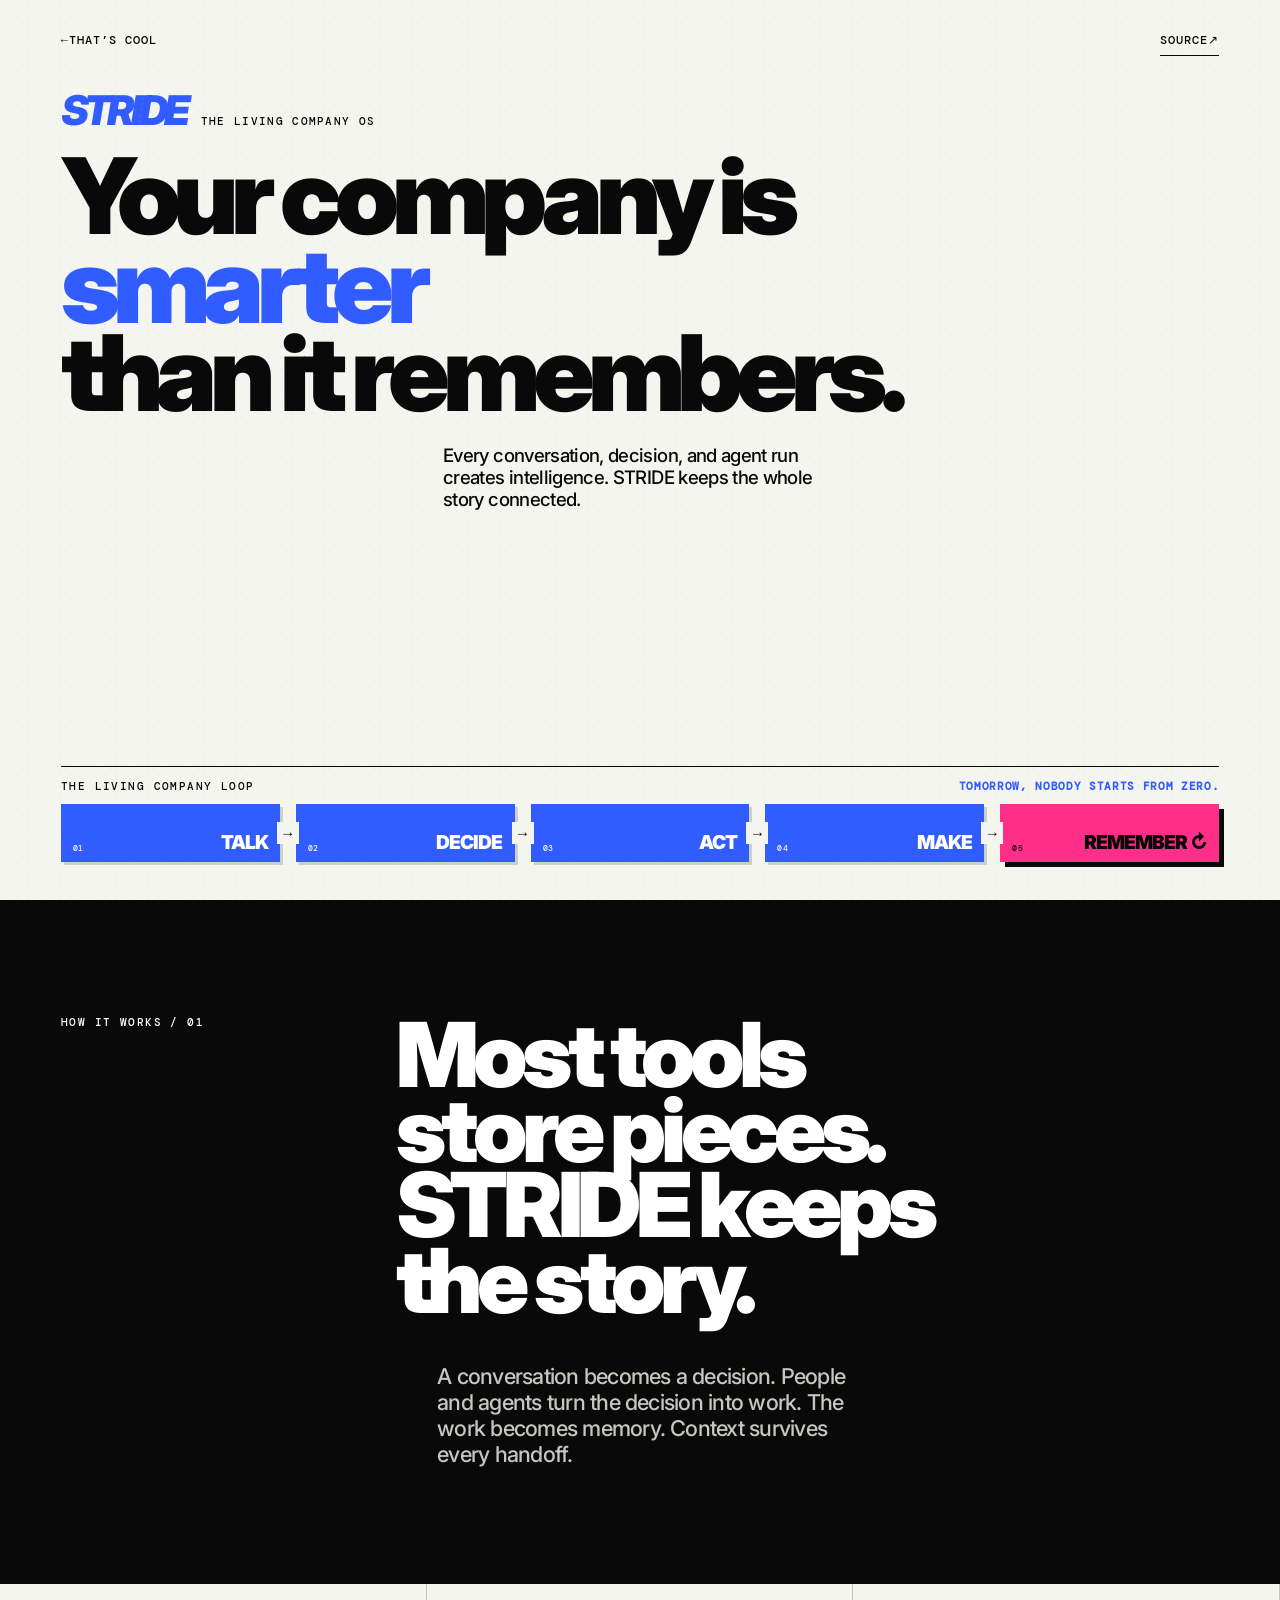
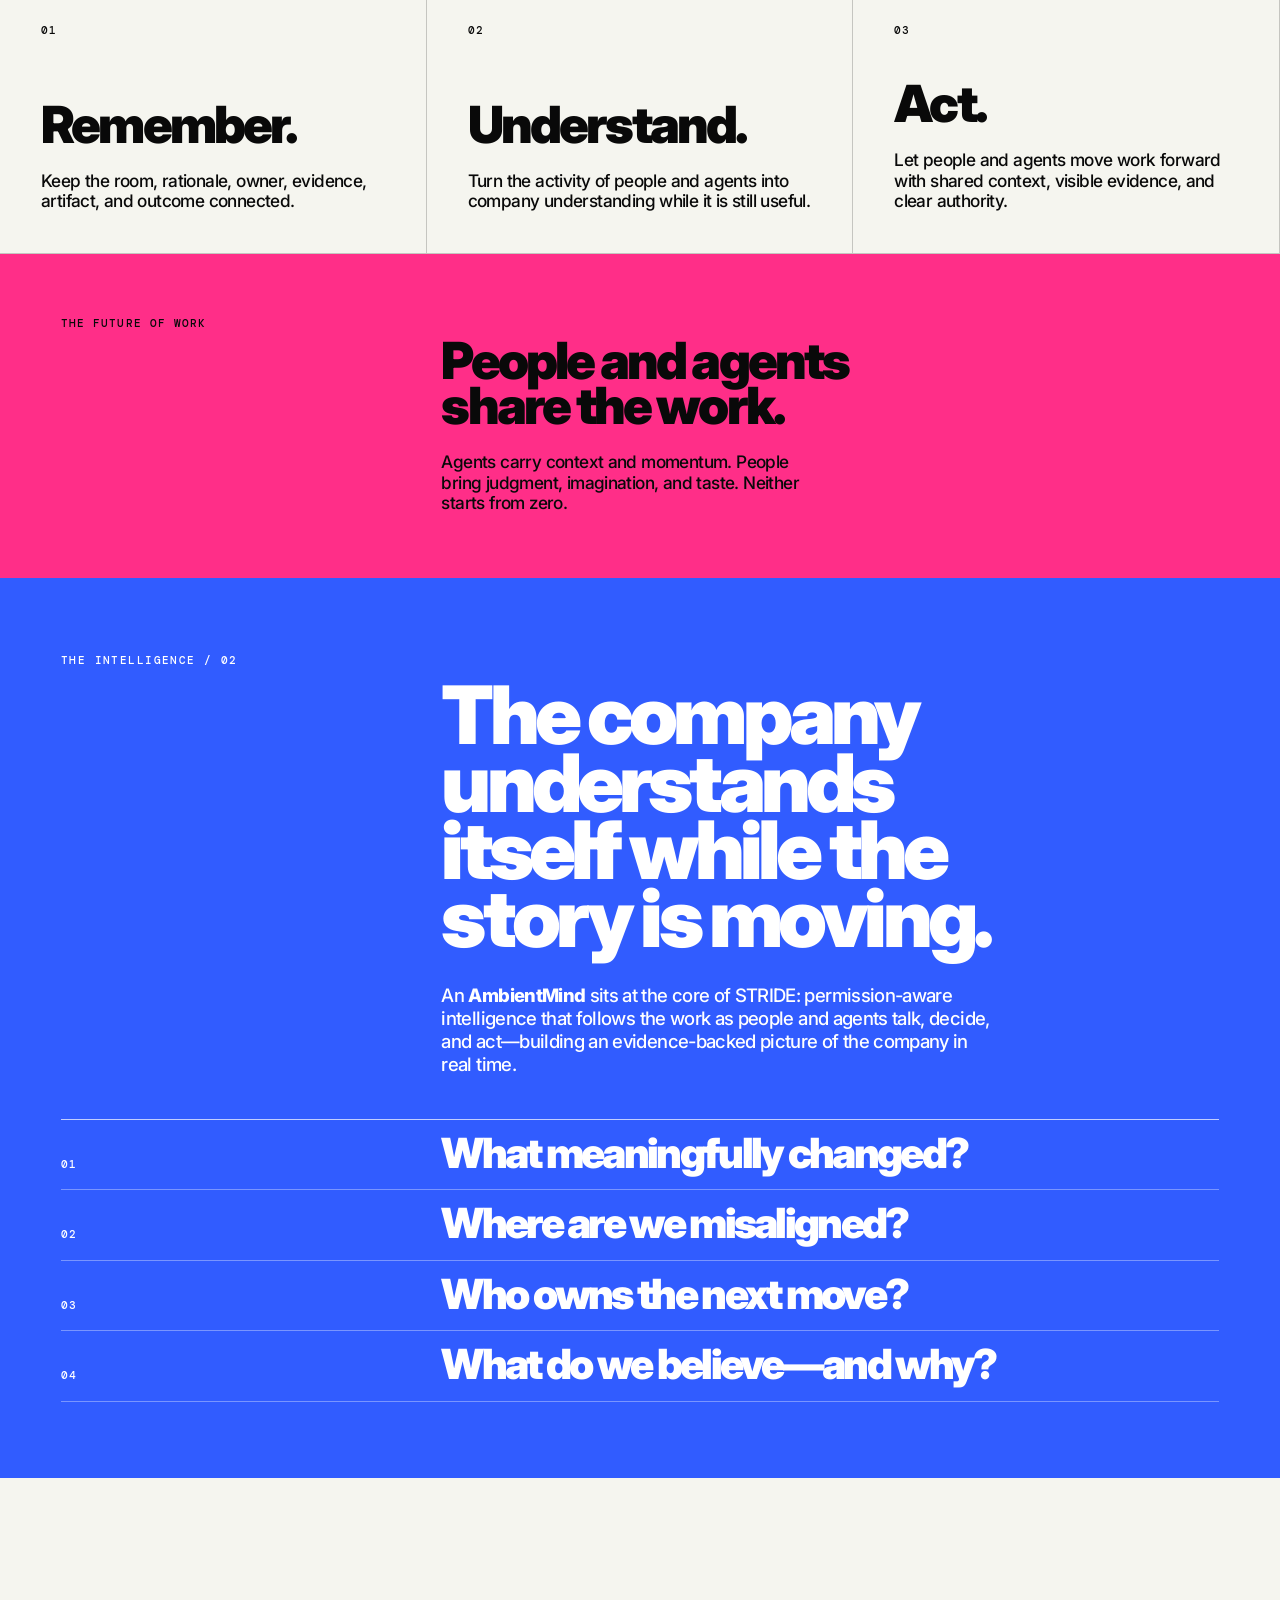
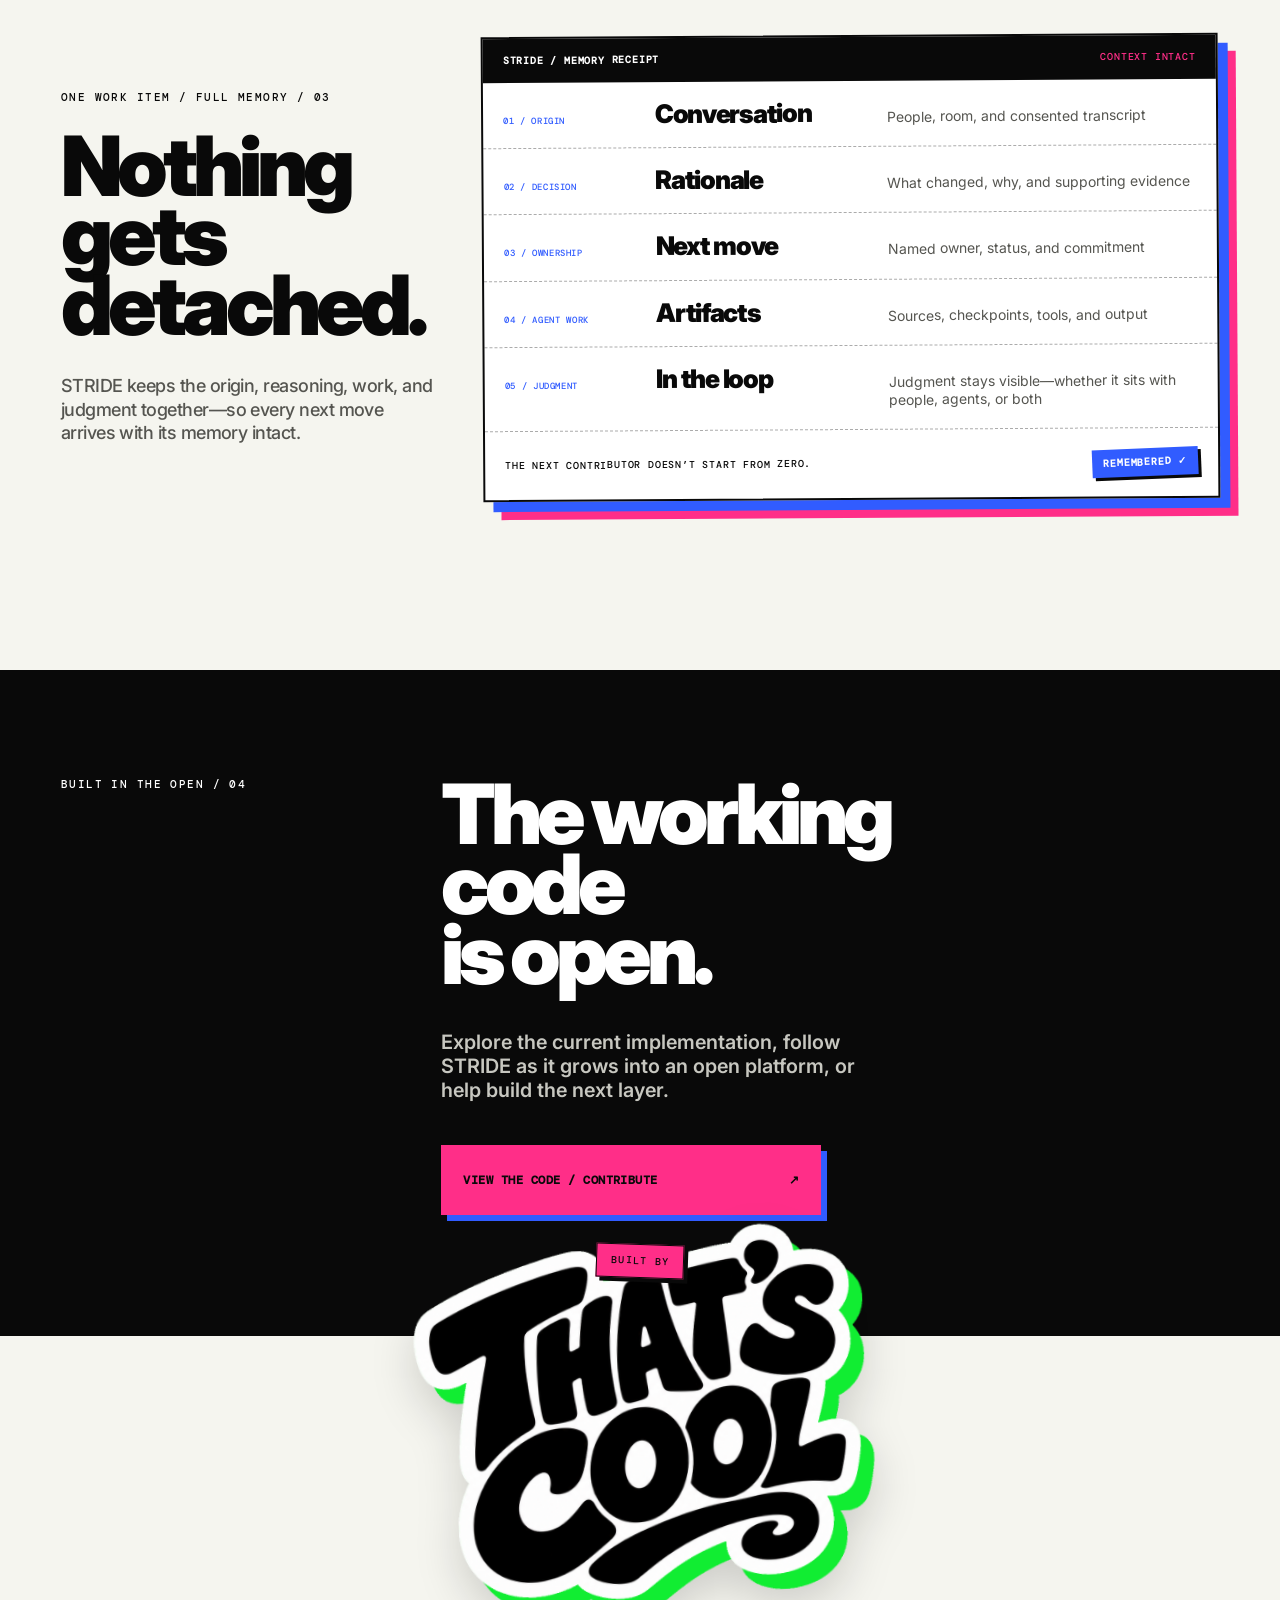
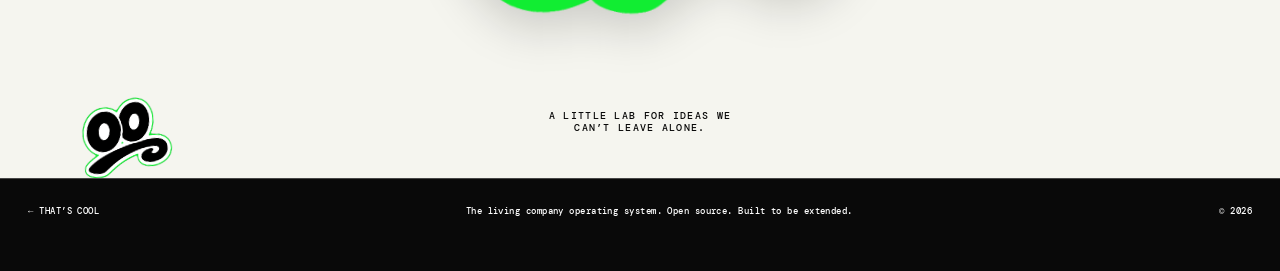
==== stride/index.html @ 4ec1ab49 "That's Cool studio site — canon studio-kit design Implements the ui_kits/studio landing page from th" ====
<!doctype html>
<html lang="en">
  <head>
    <meta charset="UTF-8" />
    <meta name="viewport" content="width=device-width, initial-scale=1" />
    <meta
      name="description"
      content="STRIDE is the living company operating system: one permission-aware place to talk, decide, act, make, and remember."
    />
    <meta name="theme-color" content="#f5f5ef" />
    <title>STRIDE — Your company is smarter than it remembers.</title>
    <link rel="icon" href="../assets/coolguy-favicon.png" type="image/png" sizes="256x256" />
    <link rel="apple-touch-icon" href="../assets/coolguy-favicon.png" />
    <link rel="stylesheet" href="stride.css" />
  </head>
  <body>
    <a class="skip-link" href="#idea">Skip to what STRIDE does</a>

    <header class="product-rail">
      <a href="../" aria-label="Back to That’s Cool"><span aria-hidden="true">←</span> THAT’S COOL</a>
      <a
        href="https://github.com/axx-archive/openai-realtime-meeting-assistant"
        target="_blank"
        rel="noreferrer"
      >SOURCE <span aria-hidden="true">↗</span></a>
    </header>

    <main>
      <section class="hero" aria-labelledby="page-title">
        <p class="product-name"><strong>STRIDE</strong> <span>THE LIVING COMPANY OS</span></p>
        <h1 id="page-title">
          Your company is <em>smarter</em> than it remembers.
        </h1>
        <p class="hero-copy">
          Every conversation, decision, and agent run creates intelligence. STRIDE keeps the whole story connected.
        </p>

        <figure class="work-loop" aria-labelledby="loop-caption">
          <figcaption id="loop-caption">THE LIVING COMPANY LOOP</figcaption>
          <strong>TOMORROW, NOBODY STARTS FROM ZERO.</strong>
          <ol aria-label="Talk, decide, act, make, remember">
            <li><span>01</span><b>TALK</b></li>
            <li><span>02</span><b>DECIDE</b></li>
            <li><span>03</span><b>ACT</b></li>
            <li><span>04</span><b>MAKE</b></li>
            <li><span>05</span><b>REMEMBER</b></li>
          </ol>
        </figure>
      </section>

      <section class="mechanism" id="idea" aria-labelledby="idea-title">
        <header class="idea">
          <p class="section-label">HOW IT WORKS / 01</p>
          <h2 id="idea-title">Most tools store pieces.<br /> STRIDE keeps the story.</h2>
          <p>
            A conversation becomes a decision. People and agents turn the decision into work. The work becomes memory. Context survives every handoff.
          </p>
        </header>

        <div class="system-beats" id="capabilities" aria-label="What STRIDE does">
          <article>
            <span>01</span>
            <div>
              <h3>Remember.</h3>
              <p>Keep the room, rationale, owner, evidence, artifact, and outcome connected.</p>
            </div>
          </article>
          <article>
            <span>02</span>
            <div>
              <h3>Understand.</h3>
              <p>Turn the activity of people and agents into company understanding while it is still useful.</p>
            </div>
          </article>
          <article>
            <span>03</span>
            <div>
              <h3>Act.</h3>
              <p>Let people and agents move work forward with shared context, visible evidence, and clear authority.</p>
            </div>
          </article>
          <aside class="human-beat">
            <span>THE FUTURE OF WORK</span>
            <div>
              <h3>People and agents<br /> share the work.</h3>
              <p>Agents carry context and momentum. People bring judgment, imagination, and taste. Neither starts from zero.</p>
            </div>
          </aside>
        </div>
      </section>

      <section class="ambient" id="ambient" aria-labelledby="ambient-title">
        <p class="section-label">THE INTELLIGENCE / 02</p>
        <h2 id="ambient-title">The company understands itself while the story is moving.</h2>
        <p class="ambient-intro">
          An <strong>AmbientMind</strong> sits at the core of STRIDE: permission-aware intelligence that follows the work as people and agents talk, decide, and act—building an evidence-backed picture of the company in real time.
        </p>

        <ol class="ambient-questions">
          <li><span>01</span><strong>What meaningfully changed?</strong></li>
          <li><span>02</span><strong>Where are we misaligned?</strong></li>
          <li><span>03</span><strong>Who owns the next move?</strong></li>
          <li><span>04</span><strong>What do we believe—and why?</strong></li>
        </ol>
      </section>

      <section class="receipt-section" id="proof" aria-labelledby="proof-title">
        <div class="receipt-lead">
          <p class="section-label">ONE WORK ITEM / FULL MEMORY / 03</p>
          <h2 id="proof-title">Nothing gets detached.</h2>
          <p>STRIDE keeps the origin, reasoning, work, and judgment together—so every next move arrives with its memory intact.</p>
        </div>

        <article class="memory-receipt" aria-label="The context STRIDE keeps attached to a work item">
          <header>
            <strong>STRIDE / MEMORY RECEIPT</strong>
            <span>CONTEXT INTACT</span>
          </header>
          <div class="receipt-row">
            <span>01 / ORIGIN</span>
            <strong>Conversation</strong>
            <p>People, room, and consented transcript</p>
          </div>
          <div class="receipt-row">
            <span>02 / DECISION</span>
            <strong>Rationale</strong>
            <p>What changed, why, and supporting evidence</p>
          </div>
          <div class="receipt-row">
            <span>03 / OWNERSHIP</span>
            <strong>Next move</strong>
            <p>Named owner, status, and commitment</p>
          </div>
          <div class="receipt-row">
            <span>04 / AGENT WORK</span>
            <strong>Artifacts</strong>
            <p>Sources, checkpoints, tools, and output</p>
          </div>
          <div class="receipt-row">
            <span>05 / JUDGMENT</span>
            <strong>In the loop</strong>
            <p>Judgment stays visible—whether it sits with people, agents, or both</p>
          </div>
          <footer>
            <span>THE NEXT CONTRIBUTOR DOESN’T START FROM ZERO.</span>
            <strong>REMEMBERED ✓</strong>
          </footer>
        </article>
      </section>

      <section class="open-source" id="source" aria-labelledby="source-title">
        <p class="section-label">BUILT IN THE OPEN / 04</p>
        <div>
          <h2 id="source-title">The working code<br /> is open.</h2>
          <p>Explore the current implementation, follow STRIDE as it grows into an open platform, or help build the next layer.</p>
          <a
            class="source-button"
            href="https://github.com/axx-archive/openai-realtime-meeting-assistant"
            target="_blank"
            rel="noreferrer"
          >VIEW THE CODE / CONTRIBUTE <span aria-hidden="true">↗</span></a>
        </div>
      </section>

      <section class="maker-signature" id="built-by" aria-label="Built by That’s Cool">
        <p>BUILT BY</p>
        <a class="maker-sticker" href="../" aria-label="That’s Cool home">
          <img src="../assets/thatscool-logo.png" alt="That’s Cool" width="1254" height="1254" />
        </a>
        <span>A LITTLE LAB FOR IDEAS WE CAN’T LEAVE ALONE.</span>

        <div class="coolguy-corner">
          <div class="coolguy-bubble" data-bubble aria-hidden="true">
            THAT’S COOL<span class="coolguy-bubble-tail"></span>
          </div>
          <button
            class="coolguy-corner-button"
            data-bubble-toggle
            type="button"
            aria-label="Cool Guy — say hi."
          >
            <img src="../assets/coolguy-sticker.png" alt="" width="1404" height="1404" />
          </button>
        </div>
      </section>
    </main>

    <footer class="site-footer">
      <a href="../">← THAT’S COOL</a>
      <p>The living company operating system. Open source. Built to be extended.</p>
      <span>© 2026</span>
    </footer>

    <script>
      (() => {
        const button = document.querySelector("[data-bubble-toggle]");
        const bubble = document.querySelector("[data-bubble]");
        let timer = 0;
        button.addEventListener("click", () => {
          const open = bubble.dataset.open !== "true";
          bubble.dataset.open = String(open);
          clearTimeout(timer);
          if (open) {
            timer = setTimeout(() => {
              bubble.dataset.open = "false";
            }, 2600);
          }
        });
      })();
    </script>
  </body>
</html>
---- stride/stride.css ----
@import url("https://fonts.googleapis.com/css2?family=DM+Mono:wght@400;500&family=Inter:wght@400;500;600;700;800;900&display=swap");

:root {
  --paper: #f5f5ef;
  --ink: #090909;
  --blue: #315cff;
  --acid: #ff2e88; /* canon: STRIDE secondary is hot pink */
  --line: rgba(9, 9, 9, 0.2);
  --content-max: 1680px;
  --page-x: max(clamp(22px, 4.75vw, 76px), calc((100vw - var(--content-max)) / 2));
  --column-gap: clamp(28px, 3vw, 48px);
  --editorial-columns: minmax(220px, 0.44fr) minmax(0, 1fr);
  --sans: Inter, "Helvetica Neue", Helvetica, Arial, sans-serif;
  --mono: "DM Mono", "SFMono-Regular", Consolas, monospace;
}

* {
  box-sizing: border-box;
}

html {
  scroll-behavior: smooth;
  -webkit-font-smoothing: antialiased;
  -moz-osx-font-smoothing: grayscale;
}

body {
  margin: 0;
  color: var(--ink);
  background-color: var(--paper);
  background-image: radial-gradient(rgba(9, 9, 9, 0.09) 0.7px, transparent 0.7px);
  background-size: 11px 11px;
  font-family: var(--sans);
}

h1,
h2,
h3,
p,
figure,
dl,
dd {
  margin: 0;
}

h1,
h2,
h3 {
  text-wrap: balance;
}

p,
dd {
  text-wrap: pretty;
}

a,
button {
  color: inherit;
}

a:focus-visible,
button:focus-visible {
  outline: 3px solid var(--acid);
  outline-offset: 4px;
}

.skip-link {
  position: fixed;
  z-index: 100;
  top: 12px;
  left: 50%;
  padding: 11px 14px;
  color: #fff;
  background: var(--ink);
  font: 500 11px/1 var(--mono);
  transform: translate(-50%, -180%);
}

.skip-link:focus {
  transform: translate(-50%, 0);
}

.product-rail {
  position: absolute;
  z-index: 10;
  top: 0;
  left: 0;
  display: grid;
  grid-template-columns: 1fr 1fr;
  align-items: center;
  width: 100%;
  padding: 20px var(--page-x);
  font: 500 12px/1 var(--mono);
  letter-spacing: 0.08em;
}

.product-rail a {
  position: relative;
  width: max-content;
  min-height: 40px;
  display: inline-flex;
  align-items: center;
  text-decoration: none;
}

.product-rail a:last-child {
  justify-self: end;
}

.product-rail a:last-child::after {
  position: absolute;
  right: 0;
  bottom: 4px;
  left: 0;
  height: 1px;
  background: currentColor;
  content: "";
}

.hero {
  display: flex;
  flex-direction: column;
  min-height: min(100svh, 1040px);
  padding: clamp(90px, 7.2vw, 116px) var(--page-x) clamp(24px, 3vw, 40px);
}

.section-label,
.work-loop figcaption {
  font: 500 11px/1 var(--mono);
  letter-spacing: 0.13em;
}

.product-name {
  display: flex;
  align-items: baseline;
  gap: 14px;
}

.product-name strong {
  color: var(--blue);
  font-family: "Arial Black", Inter, "Helvetica Neue", Arial, sans-serif;
  font-size: clamp(30px, 3.2vw, 52px);
  font-style: italic;
  font-weight: 900;
  line-height: 0.9;
  letter-spacing: -0.09em;
}

.product-name span {
  font: 500 11px/1 var(--mono);
  letter-spacing: 0.12em;
}

.hero h1 {
  margin-top: clamp(16px, 1.8vw, 28px);
  font-size: clamp(66px, 8.25vw, 142px);
  font-weight: 900;
  line-height: 0.84;
  letter-spacing: -0.068em;
}

.hero h1 em {
  display: block;
  color: var(--blue);
  font-style: normal;
}

.hero-copy {
  max-width: 35ch;
  margin: clamp(20px, 2vw, 28px) auto 0 33%;
  font-size: clamp(18px, 1.45vw, 24px);
  font-weight: 500;
  line-height: 1.2;
  letter-spacing: -0.035em;
}

.work-loop {
  display: grid;
  grid-template-columns: 1fr auto;
  gap: 12px 30px;
  align-items: end;
  margin-top: auto;
  padding-top: 14px;
  border-top: 1px solid var(--ink);
}

.work-loop > strong {
  color: var(--blue);
  font: 700 11px/1 var(--mono);
  letter-spacing: 0.06em;
}

.work-loop ol {
  display: grid;
  grid-template-columns: repeat(5, 1fr);
  grid-column: 1 / -1;
  gap: 16px;
  margin: 0;
  padding: 0;
  list-style: none;
}

.work-loop li {
  position: relative;
  display: flex;
  align-items: flex-end;
  justify-content: space-between;
  min-height: 58px;
  padding: 10px 12px;
  color: #fff;
  background: var(--blue);
  box-shadow: 3px 3px 0 rgba(9, 9, 9, 0.16);
}

.work-loop li:not(:last-child)::after {
  position: absolute;
  z-index: 2;
  top: 50%;
  right: -19px;
  width: 22px;
  height: 22px;
  color: var(--ink);
  background: var(--paper);
  font: 700 15px/22px var(--mono);
  text-align: center;
  transform: translateY(-50%);
  content: "→";
}

.work-loop li:last-child {
  color: var(--ink);
  background: var(--acid);
  box-shadow: 5px 5px 0 var(--ink);
}

.work-loop li span {
  font: 500 8px/1 var(--mono);
  letter-spacing: 0.08em;
}

.work-loop li b {
  font-size: clamp(16px, 1.5vw, 23px);
  font-weight: 900;
  line-height: 0.9;
  letter-spacing: -0.05em;
}

.work-loop li:last-child b::after {
  content: " ↻";
}

.idea {
  display: grid;
  grid-template-columns: minmax(220px, 0.36fr) minmax(0, 1fr);
  grid-template-rows: auto auto;
  column-gap: var(--column-gap);
  align-content: center;
  min-height: clamp(540px, 76svh, 700px);
  padding: clamp(76px, 8vw, 116px) var(--page-x);
  color: #fff;
  background: var(--ink);
}

.idea h2 {
  grid-column: 2;
  grid-row: 1;
  max-width: 11ch;
  font-size: clamp(58px, 7vw, 108px);
  font-weight: 900;
  line-height: 0.84;
  letter-spacing: -0.06em;
}

.idea > p:last-child {
  grid-column: 2;
  grid-row: 2;
  justify-self: start;
  max-width: 31ch;
  margin: clamp(36px, 3.5vw, 52px) 0 0 clamp(32px, 3.25vw, 64px);
  color: #c7c7c0;
  font-size: clamp(20px, 1.7vw, 28px);
  font-weight: 500;
  line-height: 1.2;
  letter-spacing: -0.035em;
}

.system-beats {
  display: grid;
  grid-template-columns: repeat(3, 1fr);
  background: var(--paper);
}

.system-beats article {
  display: flex;
  flex-direction: column;
  justify-content: space-between;
  min-height: 270px;
  padding: clamp(26px, 3.2vw, 48px);
  border-right: 1px solid var(--line);
  border-bottom: 1px solid var(--line);
}

.system-beats article > span,
.human-beat > span {
  font: 500 11px/1 var(--mono);
  letter-spacing: 0.1em;
}

.system-beats h3 {
  font-size: clamp(40px, 4vw, 68px);
  font-weight: 900;
  line-height: 0.88;
  letter-spacing: -0.055em;
}

.system-beats p {
  max-width: 33ch;
  margin-top: 24px;
  font-size: clamp(17px, 1.35vw, 22px);
  font-weight: 500;
  line-height: 1.2;
  letter-spacing: -0.035em;
}

.system-beats .human-beat {
  display: grid;
  grid-template-columns: var(--editorial-columns);
  grid-column: 1 / -1;
  gap: var(--column-gap);
  min-height: clamp(280px, 36svh, 340px);
  padding: clamp(48px, 5vw, 76px) var(--page-x);
  color: var(--ink);
  background: var(--acid);
}

.human-beat > div {
  align-self: end;
}

.receipt-section {
  display: grid;
  grid-template-columns: minmax(250px, 0.52fr) minmax(540px, 1fr);
  gap: var(--column-gap);
  align-items: center;
  min-height: min(88svh, 820px);
  padding: clamp(64px, 6vw, 96px) var(--page-x) clamp(76px, 7vw, 110px);
  background: var(--paper);
}

.receipt-lead h2,
.open-source h2 {
  max-width: 11ch;
  font-size: clamp(62px, 6.5vw, 104px);
  font-weight: 900;
  line-height: 0.84;
  letter-spacing: -0.06em;
}

.receipt-lead h2 {
  margin-top: 28px;
}

.receipt-lead > p:last-child {
  max-width: 31ch;
  margin-top: 34px;
  color: #555550;
  font-size: clamp(18px, 1.4vw, 23px);
  font-weight: 500;
  line-height: 1.3;
  letter-spacing: -0.03em;
}

.memory-receipt {
  position: relative;
  background: #fff;
  border: 2px solid var(--ink);
  box-shadow: 10px 10px 0 var(--blue), 18px 18px 0 var(--acid);
  transform: rotate(-0.35deg);
}

.memory-receipt > header,
.memory-receipt > footer {
  display: flex;
  align-items: center;
  justify-content: space-between;
  gap: 24px;
  padding: 17px 20px;
  font: 500 10px/1 var(--mono);
  letter-spacing: 0.08em;
}

.memory-receipt > header {
  color: #fff;
  background: var(--ink);
}

.memory-receipt > header span {
  color: var(--acid);
}

.receipt-row {
  display: grid;
  grid-template-columns: minmax(116px, 0.42fr) minmax(150px, 0.68fr) 1fr;
  gap: 22px;
  align-items: baseline;
  padding: 20px;
  border-bottom: 1px dashed rgba(9, 9, 9, 0.34);
}

.receipt-row > span {
  color: var(--blue);
  font: 500 9px/1 var(--mono);
  letter-spacing: 0.07em;
}

.receipt-row > strong {
  font-size: clamp(24px, 2vw, 32px);
  font-weight: 900;
  line-height: 0.95;
  letter-spacing: -0.05em;
}

.receipt-row > p {
  color: #555550;
  font-size: 14px;
  line-height: 1.3;
}

.memory-receipt > footer {
  padding-block: 20px;
}

.memory-receipt > footer strong {
  padding: 9px 11px;
  color: #fff;
  background: var(--blue);
  box-shadow: 3px 3px 0 var(--ink);
  transform: rotate(-2deg);
}

.ambient {
  display: grid;
  grid-template-columns: var(--editorial-columns);
  gap: 0 var(--column-gap);
  padding: clamp(60px, 6vw, 86px) var(--page-x);
  color: #fff;
  background: var(--blue);
}

.ambient > h2 {
  grid-column: 2;
  max-width: 12ch;
  margin: 26px 0 40px;
  font-size: clamp(58px, 6.3vw, 96px);
  font-weight: 900;
  line-height: 0.84;
  letter-spacing: -0.06em;
}

.ambient-intro {
  grid-column: 2;
  max-width: 48ch;
  margin: -8px 0 42px;
  color: #fff;
  font-size: clamp(18px, 1.45vw, 24px);
  font-weight: 500;
  line-height: 1.25;
  letter-spacing: -0.035em;
}

.ambient-intro strong {
  color: #fff;
  font-weight: 800;
}

.ambient-questions {
  grid-column: 1 / -1;
  margin: 0;
  padding: 0;
  border-top: 1px solid rgba(255, 255, 255, 0.7);
  list-style: none;
}

.ambient-questions li {
  display: grid;
  grid-template-columns: var(--editorial-columns);
  gap: var(--column-gap);
  align-items: baseline;
  padding: 14px 0 16px;
  border-bottom: 1px solid rgba(255, 255, 255, 0.35);
}

.ambient-questions span {
  font: 500 11px/1 var(--mono);
  letter-spacing: 0.1em;
}

.ambient-questions strong {
  font-size: clamp(30px, 3.25vw, 52px);
  font-weight: 900;
  line-height: 0.95;
  letter-spacing: -0.065em;
}

.open-source {
  display: grid;
  grid-template-columns: var(--editorial-columns);
  gap: var(--column-gap);
  align-content: center;
  min-height: min(74svh, 720px);
  padding: clamp(64px, 6vw, 92px) var(--page-x) clamp(80px, 7vw, 100px);
  color: #fff;
  background: var(--ink);
}

.open-source > div {
  align-self: center;
}

.open-source h2 {
  margin: 0;
}

.open-source p:not(.section-label) {
  max-width: 32ch;
  margin: 42px 0;
  color: #c7c7c0;
  font-size: clamp(19px, 1.55vw, 26px);
  font-weight: 600;
  line-height: 1.2;
}

.source-button {
  display: inline-flex;
  align-items: center;
  justify-content: space-between;
  gap: 54px;
  width: min(100%, 380px);
  min-height: 70px;
  padding: 0 22px;
  color: var(--ink);
  background: var(--acid);
  box-shadow: 6px 6px 0 var(--blue);
  font: 700 12px/1 var(--mono);
  letter-spacing: 0.04em;
  text-decoration: none;
  transition-property: box-shadow, transform;
  transition-duration: 160ms;
  transition-timing-function: ease;
}

.source-button:hover {
  box-shadow: 2px 2px 0 var(--blue);
  transform: translate(4px, 4px);
}

.source-button:active {
  transform: translate(4px, 4px) scale(0.96);
}

.maker-signature {
  position: relative;
  z-index: 2;
  display: grid;
  min-height: clamp(500px, 64svh, 620px);
  margin-top: -240px;
  padding: 36px var(--page-x) 44px;
  place-content: center;
  justify-items: center;
  overflow: hidden;
  background: linear-gradient(to bottom, transparent 0 240px, var(--paper) 240px);
  text-align: center;
}

.maker-signature > p,
.maker-signature > span {
  font: 500 10px/1.2 var(--mono);
  letter-spacing: 0.13em;
}

.maker-signature > p {
  position: relative;
  top: 112px;
  z-index: 2;
  margin-bottom: -18px;
  padding: 10px 14px;
  background: var(--acid);
  border: 1px solid var(--ink);
  box-shadow: 4px 4px 0 var(--ink);
  transform: rotate(2deg);
}

.maker-signature > span {
  max-width: 36ch;
  margin-top: 24px;
}

/* Cool Guy corner sticker — studio signature on every product page,
   feet cropped by the section's bottom edge. */
.coolguy-corner {
  position: absolute;
  z-index: 3;
  bottom: -34px;
  left: clamp(18px, 4vw, 56px);
  width: 150px;
}

.coolguy-corner-button {
  appearance: none;
  display: block;
  width: 100%;
  padding: 0;
  border: 0;
  background: transparent;
  cursor: pointer;
  transform: rotate(-6deg);
}

.coolguy-corner-button img {
  width: 100%;
  height: auto;
  display: block;
}

.coolguy-corner-button:focus-visible {
  outline: 3px solid var(--ink);
  outline-offset: 5px;
}

.coolguy-bubble {
  position: absolute;
  z-index: 4;
  bottom: 118px;
  left: 92px;
  padding: 10px 14px;
  border: 2px solid var(--ink);
  background: #fff;
  box-shadow: 4px 4px 0 var(--ink);
  color: var(--ink);
  font: 700 12px/1 var(--mono);
  letter-spacing: 0.08em;
  white-space: nowrap;
  transform: rotate(-2deg) scale(0);
  transform-origin: 0 100%;
  transition: transform 220ms cubic-bezier(0.2, 0, 0, 1);
  pointer-events: none;
}

.coolguy-bubble[data-open="true"] {
  transform: rotate(-2deg) scale(1);
}

.coolguy-bubble-tail {
  position: absolute;
  bottom: -9px;
  left: 10px;
  width: 14px;
  height: 14px;
  border-right: 2px solid var(--ink);
  border-bottom: 2px solid var(--ink);
  background: #fff;
  transform: rotate(45deg) skew(12deg, 12deg);
}

@media (max-width: 900px) {
  .coolguy-corner {
    bottom: -26px;
    width: 120px;
  }

  .coolguy-bubble {
    bottom: 96px;
    left: 74px;
  }
}

.maker-sticker {
  display: block;
  width: clamp(300px, 42vw, 600px);
  min-width: 40px;
  min-height: 40px;
  filter: drop-shadow(13px 15px 0 #11ed32) drop-shadow(0 18px 22px rgba(0, 0, 0, 0.16));
  text-decoration: none;
  transform: rotate(-2deg);
  transition-property: transform;
  transition-duration: 180ms;
  transition-timing-function: ease;
}

.maker-sticker:hover {
  transform: translateY(-5px) rotate(1deg);
}

.maker-sticker:active {
  transform: translateY(-1px) rotate(0) scale(0.96);
}

.maker-sticker img {
  display: block;
  width: 100%;
  height: auto;
}

.site-footer {
  display: grid;
  grid-template-columns: auto 1fr auto;
  gap: 32px;
  align-items: start;
  padding: 26px 28px;
  color: #fff;
  background: var(--ink);
  border-top: 1px solid rgba(255, 255, 255, 0.25);
  font: 500 9px/1.4 var(--mono);
  letter-spacing: 0.05em;
}

.site-footer a {
  min-height: 40px;
  display: inline-flex;
  align-items: flex-start;
  text-decoration: none;
}

.site-footer p {
  max-width: 90ch;
  justify-self: center;
  text-align: center;
}

.site-footer span {
  font-variant-numeric: tabular-nums;
}

@media (max-width: 900px) {
  .product-rail {
    grid-template-columns: 1fr 1fr;
    padding: 16px 18px;
  }

  .hero {
    min-height: auto;
    padding: 90px 18px 38px;
  }

  .hero h1 {
    margin-top: 14px;
    font-size: clamp(50px, 14.5vw, 76px);
    letter-spacing: -0.064em;
  }

  .product-name {
    flex-wrap: wrap;
    gap: 8px 12px;
  }

  .hero-copy {
    margin: 24px 0 36px;
    font-size: 18px;
  }

  .work-loop {
    grid-template-columns: 1fr;
    gap: 12px;
    margin-top: 0;
  }

  .work-loop > strong {
    justify-self: start;
    line-height: 1.25;
  }

  .work-loop ol {
    grid-template-columns: repeat(2, minmax(0, 1fr));
    gap: 8px;
  }

  .work-loop li {
    min-height: 48px;
    padding: 8px 9px;
  }

  .work-loop li:not(:last-child)::after {
    display: none;
  }

  .work-loop li:last-child {
    grid-column: 1 / -1;
  }

  .idea,
  .open-source {
    grid-template-columns: 1fr;
    gap: 44px;
  }

  .idea {
    min-height: 0;
    padding: 72px 18px;
  }

  .idea h2,
  .human-beat h3,
  .ambient > h2,
  .receipt-lead h2,
  .open-source h2 {
    font-size: clamp(48px, 15vw, 76px);
    line-height: 0.86;
  }

  .idea h2 {
    grid-column: 1;
    grid-row: auto;
  }

  .idea > p:last-child {
    grid-column: 1;
    grid-row: auto;
    justify-self: stretch;
    margin: 0;
  }

  .system-beats {
    grid-template-columns: 1fr;
  }

  .system-beats .human-beat {
    grid-template-columns: 1fr;
    grid-column: 1;
    gap: 40px;
    min-height: 0;
    padding: 64px 18px 48px;
  }

  .system-beats article {
    min-height: 220px;
    padding: 28px 18px;
    border-right: 0;
  }

  .system-beats h3 {
    font-size: clamp(48px, 14vw, 78px);
  }

  .human-beat > div {
    align-self: end;
  }

  .system-beats .human-beat {
    min-height: 360px;
    padding-top: 48px;
    padding-bottom: 48px;
  }

  .receipt-section,
  .open-source {
    grid-template-columns: 1fr;
    padding: 72px 18px;
  }

  .receipt-section {
    gap: 54px;
    min-height: 0;
    padding-bottom: 96px;
  }

  .receipt-lead h2 {
    margin-top: 28px;
  }

  .receipt-lead > p:last-child {
    margin-top: 28px;
  }

  .memory-receipt {
    box-shadow: 7px 7px 0 var(--blue), 13px 13px 0 var(--acid);
    transform: rotate(-0.2deg);
  }

  .memory-receipt > header,
  .memory-receipt > footer {
    align-items: flex-start;
    padding: 15px 13px;
    font-size: 8px;
  }

  .memory-receipt > footer {
    display: grid;
    grid-template-columns: minmax(0, 1fr) auto;
    gap: 10px;
    align-items: end;
  }

  .receipt-row {
    grid-template-columns: 1fr 1.25fr;
    gap: 10px 14px;
    padding: 17px 13px;
  }

  .receipt-row > strong {
    font-size: 25px;
  }

  .receipt-row > p {
    grid-column: 1 / -1;
    font-size: 13px;
  }

  .memory-receipt > footer span {
    max-width: 26ch;
    line-height: 1.35;
  }

  .ambient {
    display: block;
    padding: 64px 18px 72px;
  }

  .ambient > h2 {
    grid-column: 1;
    margin: 28px 0 46px;
  }

  .ambient-intro {
    margin: -16px 0 38px;
    font-size: 18px;
  }

  .ambient-questions li {
    grid-template-columns: 42px 1fr;
    gap: 8px;
    align-items: start;
    padding: 19px 0 22px;
  }

  .ambient-questions strong {
    font-size: clamp(28px, 8.5vw, 38px);
  }

  .open-source {
    min-height: 720px;
    padding-bottom: 128px;
  }

  .source-button {
    display: flex;
    width: 100%;
    gap: 16px;
    min-height: 64px;
    font-size: 10px;
  }

  .maker-signature {
    min-height: 590px;
    margin-top: -80px;
    padding: 56px 18px 46px;
    background: linear-gradient(to bottom, transparent 0 80px, var(--paper) 80px);
  }

  .maker-signature > p {
    top: 48px;
  }

  .maker-sticker {
    width: min(84vw, 390px);
    filter: drop-shadow(9px 10px 0 #11ed32) drop-shadow(0 13px 18px rgba(0, 0, 0, 0.16));
  }

  .site-footer {
    grid-template-columns: 1fr auto;
    padding: 24px 18px;
  }

  .site-footer p {
    grid-column: 1 / -1;
    grid-row: 2;
    justify-self: start;
    text-align: left;
  }
}

@media (min-width: 1801px) {
  .system-beats {
    padding-inline: var(--page-x);
  }

  .system-beats .human-beat {
    margin-inline: calc(-1 * var(--page-x));
    padding-inline: var(--page-x);
  }
}

@media (min-width: 901px) and (max-height: 780px) {
  .product-rail {
    padding-block: 12px;
  }

  .hero {
    min-height: 100svh;
    height: 100svh;
    padding-top: 76px;
    padding-bottom: 22px;
  }

  .product-name strong {
    font-size: 38px;
  }

  .hero h1 {
    margin-top: 14px;
    font-size: clamp(64px, 7.7vw, 108px);
  }

  .hero-copy {
    margin-top: 16px;
    font-size: 18px;
  }

  .work-loop {
    gap-block: 10px;
    padding-top: 10px;
  }

  .work-loop li {
    min-height: 50px;
  }
}

@media (prefers-reduced-motion: reduce) {
  html {
    scroll-behavior: auto;
  }

  .source-button,
  .maker-sticker,
  .coolguy-bubble {
    transition-duration: 0.01ms;
  }
}
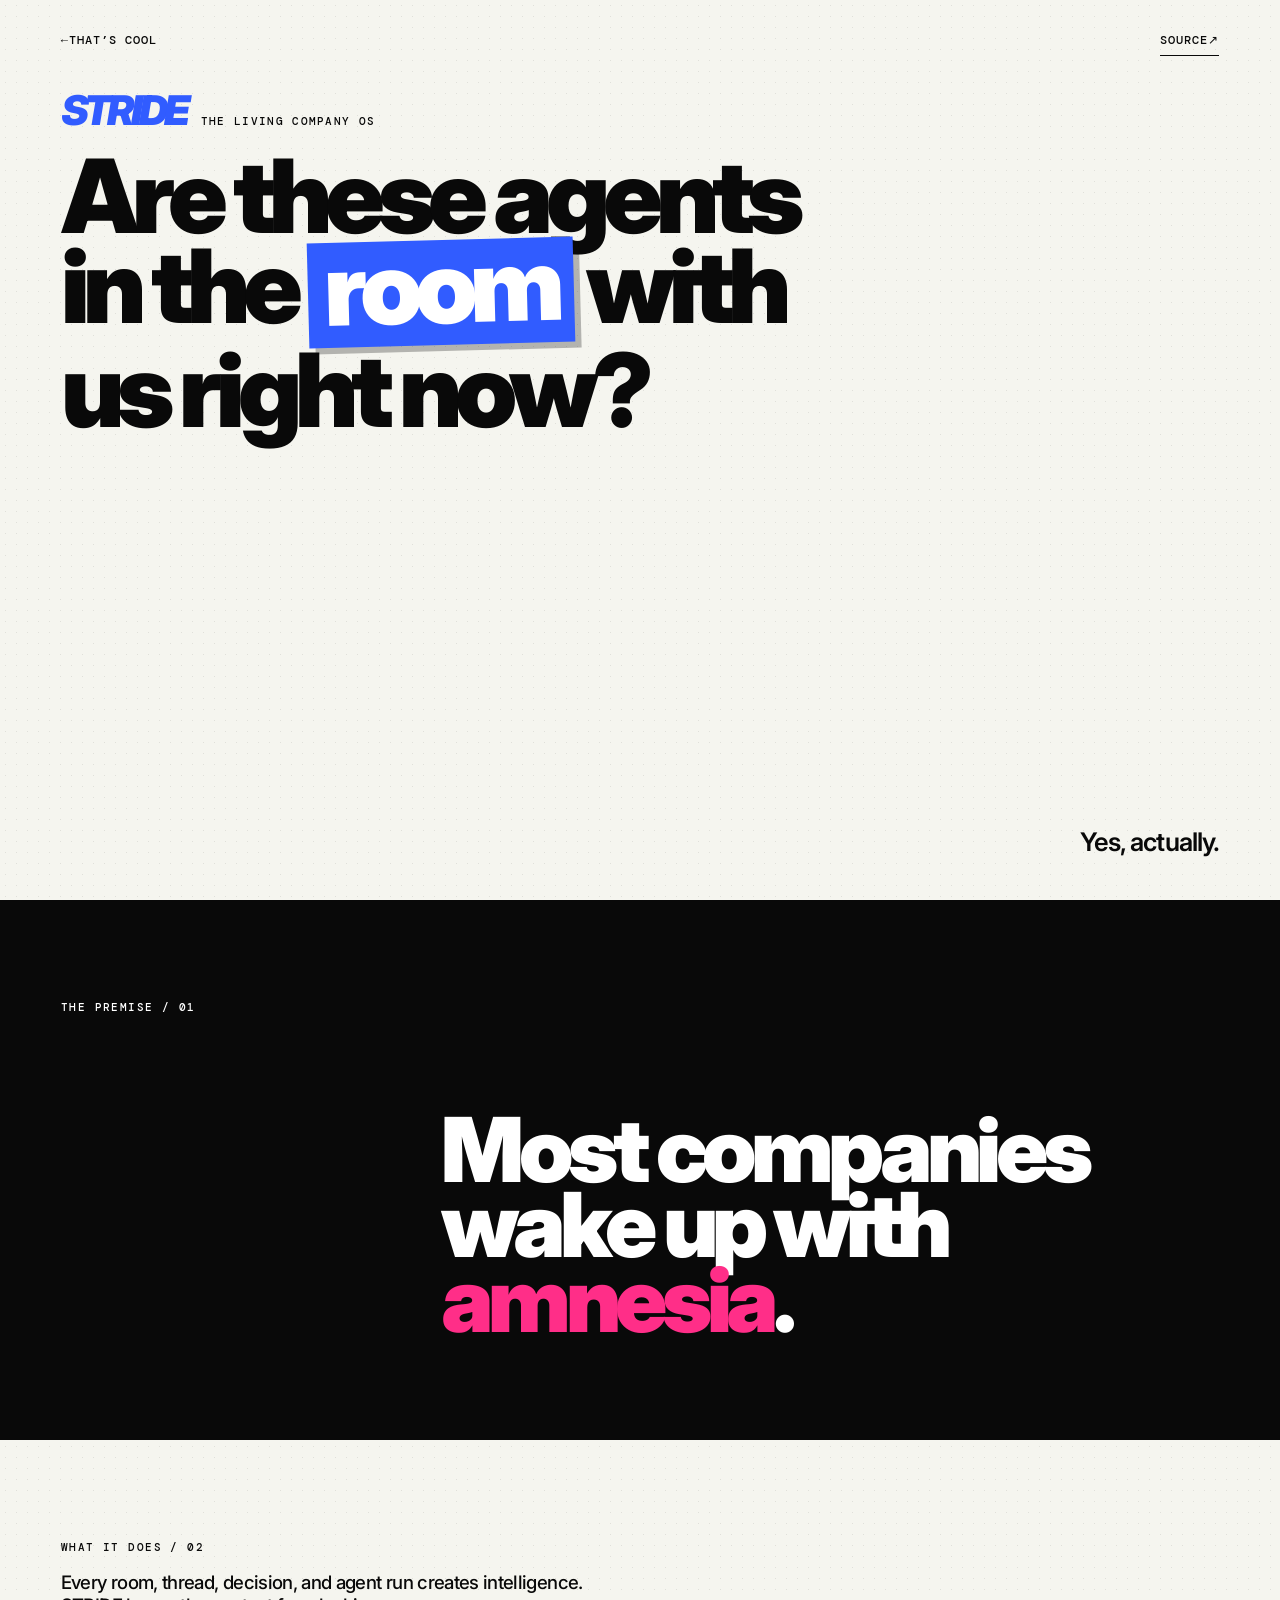
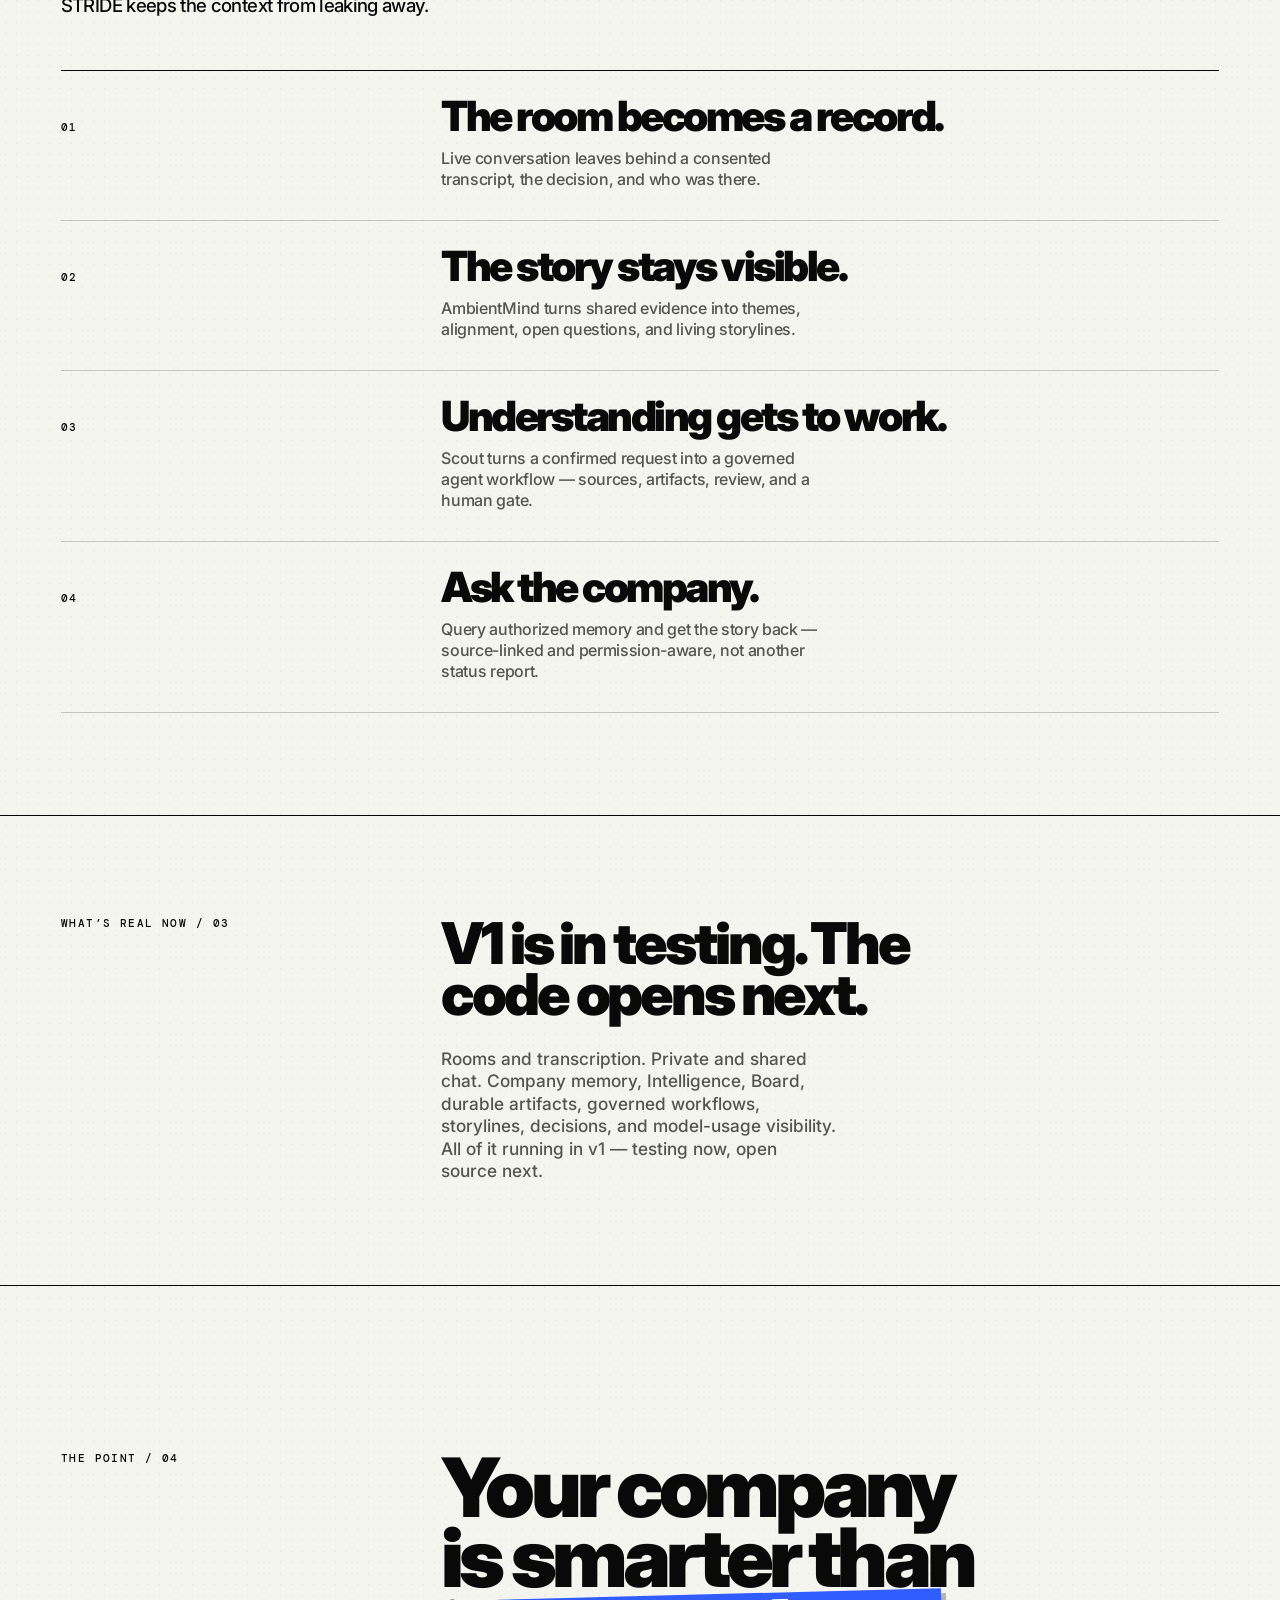
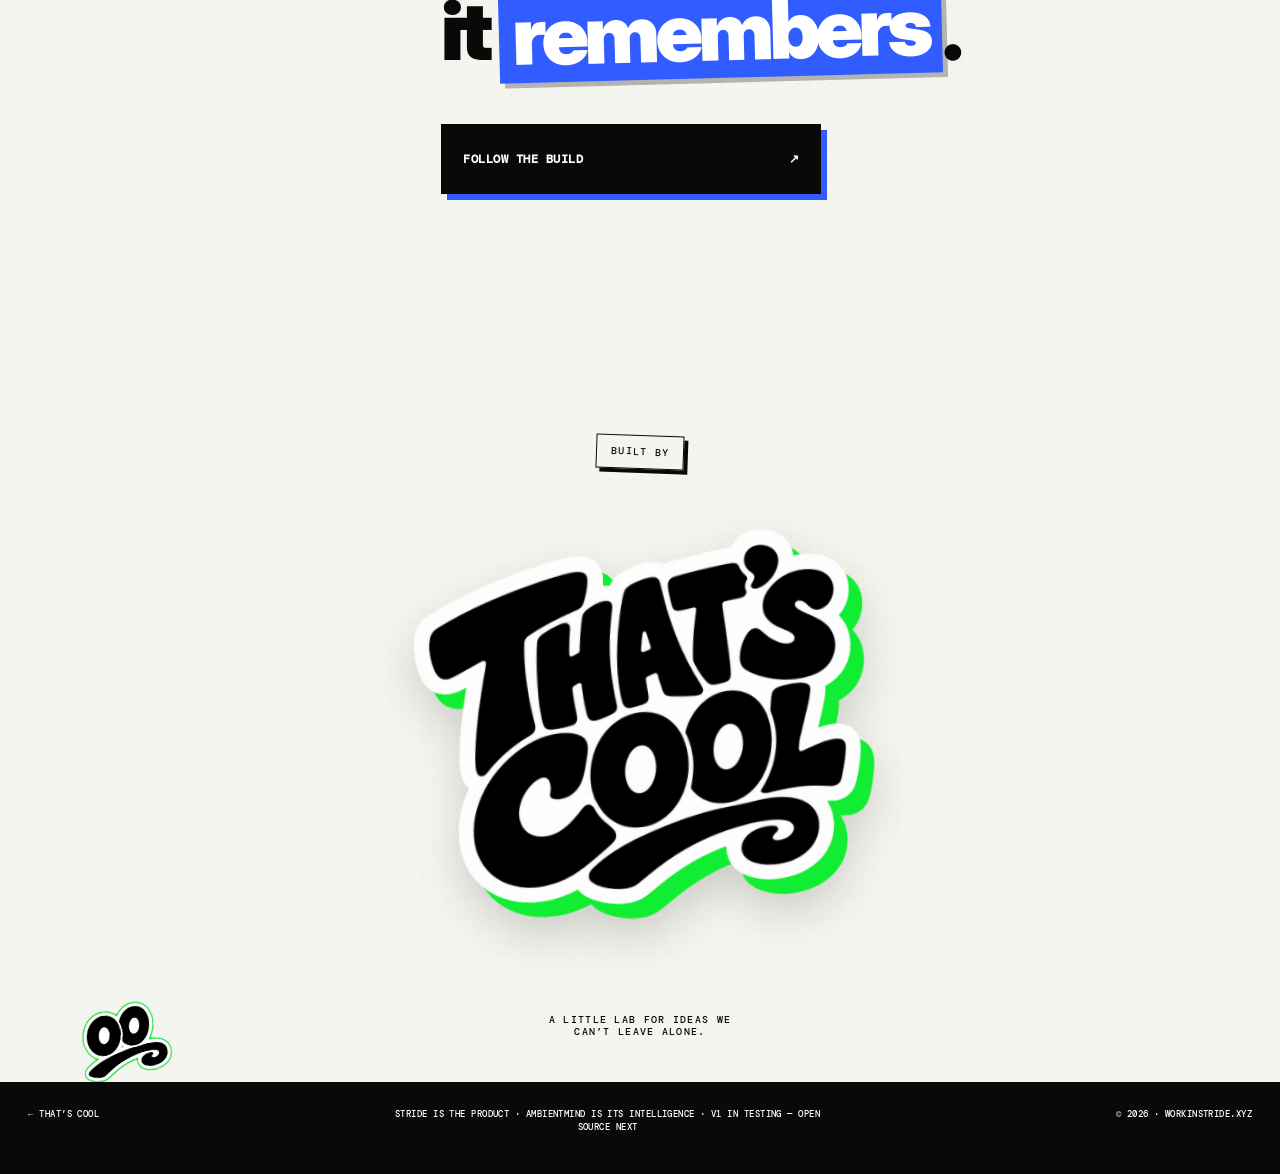
==== commit 963ef125: "STRIDE page rebuild — grin→tattoo copy arc on the product template New structure from the ProductPag" ====
--- a/stride/index.html
+++ b/stride/index.html
@@ -5,7 +5,7 @@
     <meta name="viewport" content="width=device-width, initial-scale=1" />
     <meta
       name="description"
-      content="STRIDE is the living company operating system: one permission-aware place to talk, decide, act, make, and remember."
+      content="STRIDE is the living company operating system. Every room, thread, decision, and agent run creates intelligence — STRIDE keeps the context from leaking away."
     />
     <meta name="theme-color" content="#f5f5ef" />
     <title>STRIDE — Your company is smarter than it remembers.</title>
@@ -14,7 +14,7 @@
     <link rel="stylesheet" href="stride.css" />
   </head>
   <body>
-    <a class="skip-link" href="#idea">Skip to what STRIDE does</a>
+    <a class="skip-link" href="#does">Skip to what STRIDE does</a>
 
     <header class="product-rail">
       <a href="../" aria-label="Back to That’s Cool"><span aria-hidden="true">←</span> THAT’S COOL</a>
@@ -29,136 +29,73 @@
       <section class="hero" aria-labelledby="page-title">
         <p class="product-name"><strong>STRIDE</strong> <span>THE LIVING COMPANY OS</span></p>
         <h1 id="page-title">
-          Your company is <em>smarter</em> than it remembers.
+          Are these agents in the <span class="hero-highlight">room</span> with us right now?
         </h1>
-        <p class="hero-copy">
-          Every conversation, decision, and agent run creates intelligence. STRIDE keeps the whole story connected.
-        </p>
-
-        <figure class="work-loop" aria-labelledby="loop-caption">
-          <figcaption id="loop-caption">THE LIVING COMPANY LOOP</figcaption>
-          <strong>TOMORROW, NOBODY STARTS FROM ZERO.</strong>
-          <ol aria-label="Talk, decide, act, make, remember">
-            <li><span>01</span><b>TALK</b></li>
-            <li><span>02</span><b>DECIDE</b></li>
-            <li><span>03</span><b>ACT</b></li>
-            <li><span>04</span><b>MAKE</b></li>
-            <li><span>05</span><b>REMEMBER</b></li>
-          </ol>
-        </figure>
+        <p class="hero-punchline">Yes, actually.</p>
       </section>
 
-      <section class="mechanism" id="idea" aria-labelledby="idea-title">
-        <header class="idea">
-          <p class="section-label">HOW IT WORKS / 01</p>
-          <h2 id="idea-title">Most tools store pieces.<br /> STRIDE keeps the story.</h2>
-          <p>
-            A conversation becomes a decision. People and agents turn the decision into work. The work becomes memory. Context survives every handoff.
-          </p>
-        </header>
+      <section class="premise" id="premise" aria-labelledby="premise-title">
+        <p class="section-label">THE PREMISE / 01</p>
+        <h2 id="premise-title">Most companies wake up with <em>amnesia</em>.</h2>
+      </section>
 
-        <div class="system-beats" id="capabilities" aria-label="What STRIDE does">
-          <article>
+      <section class="does" id="does" aria-labelledby="does-title">
+        <p class="section-label" id="does-title">WHAT IT DOES / 02</p>
+        <p class="does-intro">
+          Every room, thread, decision, and agent run creates intelligence. STRIDE keeps the context from leaking away.
+        </p>
+        <ol class="does-list" aria-label="What STRIDE does">
+          <li>
             <span>01</span>
             <div>
-              <h3>Remember.</h3>
-              <p>Keep the room, rationale, owner, evidence, artifact, and outcome connected.</p>
+              <strong>The room becomes a record.</strong>
+              <p>Live conversation leaves behind a consented transcript, the decision, and who was there.</p>
             </div>
-          </article>
-          <article>
+          </li>
+          <li>
             <span>02</span>
             <div>
-              <h3>Understand.</h3>
-              <p>Turn the activity of people and agents into company understanding while it is still useful.</p>
+              <strong>The story stays visible.</strong>
+              <p>AmbientMind turns shared evidence into themes, alignment, open questions, and living storylines.</p>
             </div>
-          </article>
-          <article>
+          </li>
+          <li>
             <span>03</span>
             <div>
-              <h3>Act.</h3>
-              <p>Let people and agents move work forward with shared context, visible evidence, and clear authority.</p>
+              <strong>Understanding gets to work.</strong>
+              <p>Scout turns a confirmed request into a governed agent workflow — sources, artifacts, review, and a human gate.</p>
             </div>
-          </article>
-          <aside class="human-beat">
-            <span>THE FUTURE OF WORK</span>
+          </li>
+          <li>
+            <span>04</span>
             <div>
-              <h3>People and agents<br /> share the work.</h3>
-              <p>Agents carry context and momentum. People bring judgment, imagination, and taste. Neither starts from zero.</p>
+              <strong>Ask the company.</strong>
+              <p>Query authorized memory and get the story back — source-linked and permission-aware, not another status report.</p>
             </div>
-          </aside>
+          </li>
+        </ol>
+      </section>
+
+      <section class="whats-real" id="real" aria-labelledby="real-title">
+        <p class="section-label">WHAT’S REAL NOW / 03</p>
+        <div>
+          <h2 id="real-title">V1 is in testing. The code opens next.</h2>
+          <p>
+            Rooms and transcription. Private and shared chat. Company memory, Intelligence, Board, durable artifacts, governed workflows, storylines, decisions, and model-usage visibility. All of it running in v1 — testing now, open source next.
+          </p>
         </div>
       </section>
 
-      <section class="ambient" id="ambient" aria-labelledby="ambient-title">
-        <p class="section-label">THE INTELLIGENCE / 02</p>
-        <h2 id="ambient-title">The company understands itself while the story is moving.</h2>
-        <p class="ambient-intro">
-          An <strong>AmbientMind</strong> sits at the core of STRIDE: permission-aware intelligence that follows the work as people and agents talk, decide, and act—building an evidence-backed picture of the company in real time.
-        </p>
-
-        <ol class="ambient-questions">
-          <li><span>01</span><strong>What meaningfully changed?</strong></li>
-          <li><span>02</span><strong>Where are we misaligned?</strong></li>
-          <li><span>03</span><strong>Who owns the next move?</strong></li>
-          <li><span>04</span><strong>What do we believe—and why?</strong></li>
-        </ol>
-      </section>
-
-      <section class="receipt-section" id="proof" aria-labelledby="proof-title">
-        <div class="receipt-lead">
-          <p class="section-label">ONE WORK ITEM / FULL MEMORY / 03</p>
-          <h2 id="proof-title">Nothing gets detached.</h2>
-          <p>STRIDE keeps the origin, reasoning, work, and judgment together—so every next move arrives with its memory intact.</p>
-        </div>
-
-        <article class="memory-receipt" aria-label="The context STRIDE keeps attached to a work item">
-          <header>
-            <strong>STRIDE / MEMORY RECEIPT</strong>
-            <span>CONTEXT INTACT</span>
-          </header>
-          <div class="receipt-row">
-            <span>01 / ORIGIN</span>
-            <strong>Conversation</strong>
-            <p>People, room, and consented transcript</p>
-          </div>
-          <div class="receipt-row">
-            <span>02 / DECISION</span>
-            <strong>Rationale</strong>
-            <p>What changed, why, and supporting evidence</p>
-          </div>
-          <div class="receipt-row">
-            <span>03 / OWNERSHIP</span>
-            <strong>Next move</strong>
-            <p>Named owner, status, and commitment</p>
-          </div>
-          <div class="receipt-row">
-            <span>04 / AGENT WORK</span>
-            <strong>Artifacts</strong>
-            <p>Sources, checkpoints, tools, and output</p>
-          </div>
-          <div class="receipt-row">
-            <span>05 / JUDGMENT</span>
-            <strong>In the loop</strong>
-            <p>Judgment stays visible—whether it sits with people, agents, or both</p>
-          </div>
-          <footer>
-            <span>THE NEXT CONTRIBUTOR DOESN’T START FROM ZERO.</span>
-            <strong>REMEMBERED ✓</strong>
-          </footer>
-        </article>
-      </section>
-
-      <section class="open-source" id="source" aria-labelledby="source-title">
-        <p class="section-label">BUILT IN THE OPEN / 04</p>
+      <section class="closer" id="point" aria-labelledby="point-title">
+        <p class="section-label">THE POINT / 04</p>
         <div>
-          <h2 id="source-title">The working code<br /> is open.</h2>
-          <p>Explore the current implementation, follow STRIDE as it grows into an open platform, or help build the next layer.</p>
+          <h2 id="point-title">Your company is smarter than it <span class="closer-highlight">remembers</span>.</h2>
           <a
-            class="source-button"
+            class="build-button"
             href="https://github.com/axx-archive/openai-realtime-meeting-assistant"
             target="_blank"
             rel="noreferrer"
-          >VIEW THE CODE / CONTRIBUTE <span aria-hidden="true">↗</span></a>
+          >FOLLOW THE BUILD <span aria-hidden="true">↗</span></a>
         </div>
       </section>
 
@@ -187,8 +124,8 @@
 
     <footer class="site-footer">
       <a href="../">← THAT’S COOL</a>
-      <p>The living company operating system. Open source. Built to be extended.</p>
-      <span>© 2026</span>
+      <p>STRIDE IS THE PRODUCT · AMBIENTMIND IS ITS INTELLIGENCE · V1 IN TESTING — OPEN SOURCE NEXT</p>
+      <span>© 2026 · WORKINSTRIDE.XYZ</span>
     </footer>
 
     <script>
--- a/stride/stride.css
+++ b/stride/stride.css
@@ -5,6 +5,7 @@
   --ink: #090909;
   --blue: #315cff;
   --acid: #ff2e88; /* canon: STRIDE secondary is hot pink */
+  --muted: #555550;
   --line: rgba(9, 9, 9, 0.2);
   --content-max: 1680px;
   --page-x: max(clamp(22px, 4.75vw, 76px), calc((100vw - var(--content-max)) / 2));
@@ -37,9 +38,7 @@
 h2,
 h3,
 p,
-figure,
-dl,
-dd {
+figure {
   margin: 0;
 }
 
@@ -49,8 +48,7 @@
   text-wrap: balance;
 }
 
-p,
-dd {
+p {
   text-wrap: pretty;
 }
 
@@ -118,17 +116,17 @@
   content: "";
 }
 
+.section-label {
+  font: 500 11px/1 var(--mono);
+  letter-spacing: 0.13em;
+}
+
+/* Fold — the question, then the deadpan corner answer. */
 .hero {
   display: flex;
   flex-direction: column;
   min-height: min(100svh, 1040px);
-  padding: clamp(90px, 7.2vw, 116px) var(--page-x) clamp(24px, 3vw, 40px);
-}
-
-.section-label,
-.work-loop figcaption {
-  font: 500 11px/1 var(--mono);
-  letter-spacing: 0.13em;
+  padding: clamp(90px, 7.2vw, 116px) var(--page-x) clamp(28px, 3.4vw, 48px);
 }
 
 .product-name {
@@ -153,394 +151,171 @@
 }
 
 .hero h1 {
+  max-width: 12ch;
   margin-top: clamp(16px, 1.8vw, 28px);
-  font-size: clamp(66px, 8.25vw, 142px);
+  font-size: clamp(64px, 8vw, 138px);
+  font-weight: 900;
+  line-height: 0.86;
+  letter-spacing: -0.068em;
+}
+
+.hero-highlight,
+.closer-highlight {
+  display: inline-block;
+  padding: 0.02em 0.16em 0.15em;
+  color: #fff;
+  background: var(--blue);
+  box-shadow: 0.06em 0.06em 0 rgba(9, 9, 9, 0.28);
+  transform: rotate(-1.5deg);
+}
+
+.hero-punchline {
+  margin: auto 0 0 auto;
+  font-size: clamp(22px, 2vw, 34px);
+  font-weight: 600;
+  line-height: 1.1;
+  letter-spacing: -0.035em;
+}
+
+/* The drop — villain beat in the dark. */
+.premise {
+  display: grid;
+  grid-template-columns: var(--editorial-columns);
+  gap: var(--column-gap);
+  min-height: clamp(440px, 60vh, 580px);
+  padding: clamp(76px, 8vw, 116px) var(--page-x);
+  color: #fff;
+  background: var(--ink);
+}
+
+.premise h2 {
+  max-width: 12ch;
+  margin: auto 0 0;
+  font-size: clamp(58px, 7vw, 108px);
   font-weight: 900;
   line-height: 0.84;
-  letter-spacing: -0.068em;
-}
-
-.hero h1 em {
-  display: block;
-  color: var(--blue);
+  letter-spacing: -0.06em;
+}
+
+.premise em {
+  color: var(--acid);
   font-style: normal;
 }
 
-.hero-copy {
-  max-width: 35ch;
-  margin: clamp(20px, 2vw, 28px) auto 0 33%;
+.does {
+  padding: clamp(76px, 8vw, 116px) var(--page-x);
+}
+
+.does .section-label {
+  margin-bottom: 18px;
+}
+
+.does-intro {
+  max-width: 44ch;
+  margin-bottom: clamp(40px, 4.2vw, 60px);
   font-size: clamp(18px, 1.45vw, 24px);
   font-weight: 500;
   line-height: 1.2;
   letter-spacing: -0.035em;
 }
 
-.work-loop {
-  display: grid;
-  grid-template-columns: 1fr auto;
-  gap: 12px 30px;
-  align-items: end;
-  margin-top: auto;
-  padding-top: 14px;
-  border-top: 1px solid var(--ink);
-}
-
-.work-loop > strong {
-  color: var(--blue);
-  font: 700 11px/1 var(--mono);
-  letter-spacing: 0.06em;
-}
-
-.work-loop ol {
-  display: grid;
-  grid-template-columns: repeat(5, 1fr);
-  grid-column: 1 / -1;
-  gap: 16px;
+.does-list {
   margin: 0;
   padding: 0;
+  border-top: 1px solid var(--ink);
   list-style: none;
 }
 
-.work-loop li {
-  position: relative;
-  display: flex;
-  align-items: flex-end;
-  justify-content: space-between;
-  min-height: 58px;
-  padding: 10px 12px;
-  color: #fff;
-  background: var(--blue);
-  box-shadow: 3px 3px 0 rgba(9, 9, 9, 0.16);
-}
-
-.work-loop li:not(:last-child)::after {
-  position: absolute;
-  z-index: 2;
-  top: 50%;
-  right: -19px;
-  width: 22px;
-  height: 22px;
-  color: var(--ink);
-  background: var(--paper);
-  font: 700 15px/22px var(--mono);
-  text-align: center;
-  transform: translateY(-50%);
-  content: "→";
-}
-
-.work-loop li:last-child {
-  color: var(--ink);
-  background: var(--acid);
-  box-shadow: 5px 5px 0 var(--ink);
-}
-
-.work-loop li span {
-  font: 500 8px/1 var(--mono);
-  letter-spacing: 0.08em;
-}
-
-.work-loop li b {
-  font-size: clamp(16px, 1.5vw, 23px);
-  font-weight: 900;
-  line-height: 0.9;
-  letter-spacing: -0.05em;
-}
-
-.work-loop li:last-child b::after {
-  content: " ↻";
-}
-
-.idea {
+.does-list li {
   display: grid;
-  grid-template-columns: minmax(220px, 0.36fr) minmax(0, 1fr);
-  grid-template-rows: auto auto;
-  column-gap: var(--column-gap);
-  align-content: center;
-  min-height: clamp(540px, 76svh, 700px);
-  padding: clamp(76px, 8vw, 116px) var(--page-x);
-  color: #fff;
-  background: var(--ink);
-}
-
-.idea h2 {
-  grid-column: 2;
-  grid-row: 1;
-  max-width: 11ch;
-  font-size: clamp(58px, 7vw, 108px);
-  font-weight: 900;
-  line-height: 0.84;
-  letter-spacing: -0.06em;
-}
-
-.idea > p:last-child {
-  grid-column: 2;
-  grid-row: 2;
-  justify-self: start;
-  max-width: 31ch;
-  margin: clamp(36px, 3.5vw, 52px) 0 0 clamp(32px, 3.25vw, 64px);
-  color: #c7c7c0;
-  font-size: clamp(20px, 1.7vw, 28px);
-  font-weight: 500;
-  line-height: 1.2;
-  letter-spacing: -0.035em;
-}
-
-.system-beats {
-  display: grid;
-  grid-template-columns: repeat(3, 1fr);
-  background: var(--paper);
-}
-
-.system-beats article {
-  display: flex;
-  flex-direction: column;
-  justify-content: space-between;
-  min-height: 270px;
-  padding: clamp(26px, 3.2vw, 48px);
-  border-right: 1px solid var(--line);
+  grid-template-columns: minmax(120px, 0.44fr) 1fr;
+  gap: var(--column-gap);
+  align-items: baseline;
+  padding: 26px 0 30px;
   border-bottom: 1px solid var(--line);
 }
 
-.system-beats article > span,
-.human-beat > span {
+.does-list li > span {
   font: 500 11px/1 var(--mono);
   letter-spacing: 0.1em;
 }
 
-.system-beats h3 {
-  font-size: clamp(40px, 4vw, 68px);
+.does-list strong {
+  font-size: clamp(30px, 3.25vw, 52px);
+  font-weight: 900;
+  line-height: 0.95;
+  letter-spacing: -0.06em;
+}
+
+.does-list p {
+  max-width: 40ch;
+  margin-top: 12px;
+  color: var(--muted);
+  font-size: clamp(16px, 1.2vw, 19px);
+  font-weight: 500;
+  line-height: 1.3;
+  letter-spacing: -0.02em;
+}
+
+.whats-real {
+  display: grid;
+  grid-template-columns: var(--editorial-columns);
+  gap: var(--column-gap);
+  padding: clamp(76px, 8vw, 116px) var(--page-x);
+  border-top: 1px solid var(--ink);
+}
+
+.whats-real h2 {
+  max-width: 14ch;
+  font-size: clamp(44px, 4.5vw, 72px);
   font-weight: 900;
   line-height: 0.88;
   letter-spacing: -0.055em;
 }
 
-.system-beats p {
-  max-width: 33ch;
-  margin-top: 24px;
-  font-size: clamp(17px, 1.35vw, 22px);
-  font-weight: 500;
-  line-height: 1.2;
-  letter-spacing: -0.035em;
-}
-
-.system-beats .human-beat {
-  display: grid;
-  grid-template-columns: var(--editorial-columns);
-  grid-column: 1 / -1;
-  gap: var(--column-gap);
-  min-height: clamp(280px, 36svh, 340px);
-  padding: clamp(48px, 5vw, 76px) var(--page-x);
-  color: var(--ink);
-  background: var(--acid);
-}
-
-.human-beat > div {
-  align-self: end;
-}
-
-.receipt-section {
-  display: grid;
-  grid-template-columns: minmax(250px, 0.52fr) minmax(540px, 1fr);
-  gap: var(--column-gap);
-  align-items: center;
-  min-height: min(88svh, 820px);
-  padding: clamp(64px, 6vw, 96px) var(--page-x) clamp(76px, 7vw, 110px);
-  background: var(--paper);
-}
-
-.receipt-lead h2,
-.open-source h2 {
-  max-width: 11ch;
-  font-size: clamp(62px, 6.5vw, 104px);
-  font-weight: 900;
-  line-height: 0.84;
-  letter-spacing: -0.06em;
-}
-
-.receipt-lead h2 {
+.whats-real p:not(.section-label) {
+  max-width: 36ch;
   margin-top: 28px;
-}
-
-.receipt-lead > p:last-child {
-  max-width: 31ch;
-  margin-top: 34px;
-  color: #555550;
-  font-size: clamp(18px, 1.4vw, 23px);
+  color: var(--muted);
+  font-size: clamp(17px, 1.35vw, 21px);
   font-weight: 500;
   line-height: 1.3;
-  letter-spacing: -0.03em;
-}
-
-.memory-receipt {
-  position: relative;
-  background: #fff;
-  border: 2px solid var(--ink);
-  box-shadow: 10px 10px 0 var(--blue), 18px 18px 0 var(--acid);
-  transform: rotate(-0.35deg);
-}
-
-.memory-receipt > header,
-.memory-receipt > footer {
-  display: flex;
-  align-items: center;
-  justify-content: space-between;
-  gap: 24px;
-  padding: 17px 20px;
-  font: 500 10px/1 var(--mono);
-  letter-spacing: 0.08em;
-}
-
-.memory-receipt > header {
-  color: #fff;
-  background: var(--ink);
-}
-
-.memory-receipt > header span {
-  color: var(--acid);
-}
-
-.receipt-row {
-  display: grid;
-  grid-template-columns: minmax(116px, 0.42fr) minmax(150px, 0.68fr) 1fr;
-  gap: 22px;
-  align-items: baseline;
-  padding: 20px;
-  border-bottom: 1px dashed rgba(9, 9, 9, 0.34);
-}
-
-.receipt-row > span {
-  color: var(--blue);
-  font: 500 9px/1 var(--mono);
-  letter-spacing: 0.07em;
-}
-
-.receipt-row > strong {
-  font-size: clamp(24px, 2vw, 32px);
-  font-weight: 900;
-  line-height: 0.95;
-  letter-spacing: -0.05em;
-}
-
-.receipt-row > p {
-  color: #555550;
-  font-size: 14px;
-  line-height: 1.3;
-}
-
-.memory-receipt > footer {
-  padding-block: 20px;
-}
-
-.memory-receipt > footer strong {
-  padding: 9px 11px;
-  color: #fff;
-  background: var(--blue);
-  box-shadow: 3px 3px 0 var(--ink);
-  transform: rotate(-2deg);
-}
-
-.ambient {
-  display: grid;
-  grid-template-columns: var(--editorial-columns);
-  gap: 0 var(--column-gap);
-  padding: clamp(60px, 6vw, 86px) var(--page-x);
-  color: #fff;
-  background: var(--blue);
-}
-
-.ambient > h2 {
-  grid-column: 2;
-  max-width: 12ch;
-  margin: 26px 0 40px;
-  font-size: clamp(58px, 6.3vw, 96px);
-  font-weight: 900;
-  line-height: 0.84;
-  letter-spacing: -0.06em;
-}
-
-.ambient-intro {
-  grid-column: 2;
-  max-width: 48ch;
-  margin: -8px 0 42px;
-  color: #fff;
-  font-size: clamp(18px, 1.45vw, 24px);
-  font-weight: 500;
-  line-height: 1.25;
-  letter-spacing: -0.035em;
-}
-
-.ambient-intro strong {
-  color: #fff;
-  font-weight: 800;
-}
-
-.ambient-questions {
-  grid-column: 1 / -1;
-  margin: 0;
-  padding: 0;
-  border-top: 1px solid rgba(255, 255, 255, 0.7);
-  list-style: none;
-}
-
-.ambient-questions li {
-  display: grid;
-  grid-template-columns: var(--editorial-columns);
-  gap: var(--column-gap);
-  align-items: baseline;
-  padding: 14px 0 16px;
-  border-bottom: 1px solid rgba(255, 255, 255, 0.35);
-}
-
-.ambient-questions span {
-  font: 500 11px/1 var(--mono);
-  letter-spacing: 0.1em;
-}
-
-.ambient-questions strong {
-  font-size: clamp(30px, 3.25vw, 52px);
-  font-weight: 900;
-  line-height: 0.95;
-  letter-spacing: -0.065em;
-}
-
-.open-source {
+}
+
+/* The tattoo — open on the grin, close on the line you leave with. */
+.closer {
   display: grid;
   grid-template-columns: var(--editorial-columns);
   gap: var(--column-gap);
   align-content: center;
-  min-height: min(74svh, 720px);
-  padding: clamp(64px, 6vw, 92px) var(--page-x) clamp(80px, 7vw, 100px);
-  color: #fff;
-  background: var(--ink);
-}
-
-.open-source > div {
+  min-height: min(78svh, 760px);
+  padding: clamp(76px, 8vw, 116px) var(--page-x) clamp(96px, 10vw, 140px);
+  border-top: 1px solid var(--ink);
+}
+
+.closer > div {
   align-self: center;
 }
 
-.open-source h2 {
-  margin: 0;
-}
-
-.open-source p:not(.section-label) {
-  max-width: 32ch;
-  margin: 42px 0;
-  color: #c7c7c0;
-  font-size: clamp(19px, 1.55vw, 26px);
-  font-weight: 600;
-  line-height: 1.2;
-}
-
-.source-button {
+.closer h2 {
+  max-width: 12ch;
+  font-size: clamp(54px, 6.4vw, 104px);
+  font-weight: 900;
+  line-height: 0.86;
+  letter-spacing: -0.06em;
+}
+
+.build-button {
   display: inline-flex;
   align-items: center;
   justify-content: space-between;
   gap: 54px;
   width: min(100%, 380px);
   min-height: 70px;
+  margin-top: clamp(38px, 3.6vw, 54px);
   padding: 0 22px;
-  color: var(--ink);
-  background: var(--acid);
+  color: #fff;
+  background: var(--ink);
   box-shadow: 6px 6px 0 var(--blue);
   font: 700 12px/1 var(--mono);
   letter-spacing: 0.04em;
@@ -550,12 +325,12 @@
   transition-timing-function: ease;
 }
 
-.source-button:hover {
+.build-button:hover {
   box-shadow: 2px 2px 0 var(--blue);
   transform: translate(4px, 4px);
 }
 
-.source-button:active {
+.build-button:active {
   transform: translate(4px, 4px) scale(0.96);
 }
 
@@ -563,13 +338,11 @@
   position: relative;
   z-index: 2;
   display: grid;
-  min-height: clamp(500px, 64svh, 620px);
-  margin-top: -240px;
-  padding: 36px var(--page-x) 44px;
+  min-height: clamp(440px, 58svh, 560px);
+  padding: 48px var(--page-x) 44px;
   place-content: center;
   justify-items: center;
   overflow: hidden;
-  background: linear-gradient(to bottom, transparent 0 240px, var(--paper) 240px);
   text-align: center;
 }
 
@@ -581,11 +354,10 @@
 
 .maker-signature > p {
   position: relative;
-  top: 112px;
   z-index: 2;
-  margin-bottom: -18px;
+  margin: 0 0 -16px;
   padding: 10px 14px;
-  background: var(--acid);
+  background: var(--paper);
   border: 1px solid var(--ink);
   box-shadow: 4px 4px 0 var(--ink);
   transform: rotate(2deg);
@@ -663,18 +435,6 @@
   transform: rotate(45deg) skew(12deg, 12deg);
 }
 
-@media (max-width: 900px) {
-  .coolguy-corner {
-    bottom: -26px;
-    width: 120px;
-  }
-
-  .coolguy-bubble {
-    bottom: 96px;
-    left: 74px;
-  }
-}
-
 .maker-sticker {
   display: block;
   width: clamp(300px, 42vw, 600px);
@@ -710,7 +470,6 @@
   padding: 26px 28px;
   color: #fff;
   background: var(--ink);
-  border-top: 1px solid rgba(255, 255, 255, 0.25);
   font: 500 9px/1.4 var(--mono);
   letter-spacing: 0.05em;
 }
@@ -734,19 +493,18 @@
 
 @media (max-width: 900px) {
   .product-rail {
-    grid-template-columns: 1fr 1fr;
     padding: 16px 18px;
   }
 
   .hero {
-    min-height: auto;
-    padding: 90px 18px 38px;
+    min-height: 100svh;
+    padding: 90px 18px 34px;
   }
 
   .hero h1 {
     margin-top: 14px;
-    font-size: clamp(50px, 14.5vw, 76px);
-    letter-spacing: -0.064em;
+    font-size: clamp(48px, 13.5vw, 72px);
+    letter-spacing: -0.06em;
   }
 
   .product-name {
@@ -754,195 +512,58 @@
     gap: 8px 12px;
   }
 
-  .hero-copy {
-    margin: 24px 0 36px;
-    font-size: 18px;
-  }
-
-  .work-loop {
-    grid-template-columns: 1fr;
-    gap: 12px;
-    margin-top: 0;
-  }
-
-  .work-loop > strong {
-    justify-self: start;
-    line-height: 1.25;
-  }
-
-  .work-loop ol {
-    grid-template-columns: repeat(2, minmax(0, 1fr));
-    gap: 8px;
-  }
-
-  .work-loop li {
-    min-height: 48px;
-    padding: 8px 9px;
-  }
-
-  .work-loop li:not(:last-child)::after {
-    display: none;
-  }
-
-  .work-loop li:last-child {
-    grid-column: 1 / -1;
-  }
-
-  .idea,
-  .open-source {
+  .hero-punchline {
+    font-size: 22px;
+  }
+
+  .premise {
     grid-template-columns: 1fr;
     gap: 44px;
-  }
-
-  .idea {
-    min-height: 0;
-    padding: 72px 18px;
-  }
-
-  .idea h2,
-  .human-beat h3,
-  .ambient > h2,
-  .receipt-lead h2,
-  .open-source h2 {
+    min-height: 76svh;
+    padding: 64px 18px 72px;
+  }
+
+  .premise h2,
+  .closer h2 {
     font-size: clamp(48px, 15vw, 76px);
     line-height: 0.86;
   }
 
-  .idea h2 {
-    grid-column: 1;
-    grid-row: auto;
-  }
-
-  .idea > p:last-child {
-    grid-column: 1;
-    grid-row: auto;
-    justify-self: stretch;
-    margin: 0;
-  }
-
-  .system-beats {
+  .does {
+    padding: 72px 18px;
+  }
+
+  .does-intro {
+    font-size: 18px;
+  }
+
+  .does-list li {
     grid-template-columns: 1fr;
-  }
-
-  .system-beats .human-beat {
+    gap: 10px;
+    padding: 22px 0 26px;
+  }
+
+  .does-list strong {
+    font-size: clamp(30px, 8.5vw, 44px);
+  }
+
+  .whats-real,
+  .closer {
     grid-template-columns: 1fr;
-    grid-column: 1;
     gap: 40px;
+    padding: 72px 18px;
+  }
+
+  .whats-real h2 {
+    font-size: clamp(40px, 11vw, 60px);
+  }
+
+  .closer {
     min-height: 0;
-    padding: 64px 18px 48px;
-  }
-
-  .system-beats article {
-    min-height: 220px;
-    padding: 28px 18px;
-    border-right: 0;
-  }
-
-  .system-beats h3 {
-    font-size: clamp(48px, 14vw, 78px);
-  }
-
-  .human-beat > div {
-    align-self: end;
-  }
-
-  .system-beats .human-beat {
-    min-height: 360px;
-    padding-top: 48px;
-    padding-bottom: 48px;
-  }
-
-  .receipt-section,
-  .open-source {
-    grid-template-columns: 1fr;
-    padding: 72px 18px;
-  }
-
-  .receipt-section {
-    gap: 54px;
-    min-height: 0;
-    padding-bottom: 96px;
-  }
-
-  .receipt-lead h2 {
-    margin-top: 28px;
-  }
-
-  .receipt-lead > p:last-child {
-    margin-top: 28px;
-  }
-
-  .memory-receipt {
-    box-shadow: 7px 7px 0 var(--blue), 13px 13px 0 var(--acid);
-    transform: rotate(-0.2deg);
-  }
-
-  .memory-receipt > header,
-  .memory-receipt > footer {
-    align-items: flex-start;
-    padding: 15px 13px;
-    font-size: 8px;
-  }
-
-  .memory-receipt > footer {
-    display: grid;
-    grid-template-columns: minmax(0, 1fr) auto;
-    gap: 10px;
-    align-items: end;
-  }
-
-  .receipt-row {
-    grid-template-columns: 1fr 1.25fr;
-    gap: 10px 14px;
-    padding: 17px 13px;
-  }
-
-  .receipt-row > strong {
-    font-size: 25px;
-  }
-
-  .receipt-row > p {
-    grid-column: 1 / -1;
-    font-size: 13px;
-  }
-
-  .memory-receipt > footer span {
-    max-width: 26ch;
-    line-height: 1.35;
-  }
-
-  .ambient {
-    display: block;
-    padding: 64px 18px 72px;
-  }
-
-  .ambient > h2 {
-    grid-column: 1;
-    margin: 28px 0 46px;
-  }
-
-  .ambient-intro {
-    margin: -16px 0 38px;
-    font-size: 18px;
-  }
-
-  .ambient-questions li {
-    grid-template-columns: 42px 1fr;
-    gap: 8px;
-    align-items: start;
-    padding: 19px 0 22px;
-  }
-
-  .ambient-questions strong {
-    font-size: clamp(28px, 8.5vw, 38px);
-  }
-
-  .open-source {
-    min-height: 720px;
-    padding-bottom: 128px;
-  }
-
-  .source-button {
+    padding-bottom: 110px;
+  }
+
+  .build-button {
     display: flex;
     width: 100%;
     gap: 16px;
@@ -951,19 +572,23 @@
   }
 
   .maker-signature {
-    min-height: 590px;
-    margin-top: -80px;
+    min-height: 500px;
     padding: 56px 18px 46px;
-    background: linear-gradient(to bottom, transparent 0 80px, var(--paper) 80px);
-  }
-
-  .maker-signature > p {
-    top: 48px;
   }
 
   .maker-sticker {
     width: min(84vw, 390px);
     filter: drop-shadow(9px 10px 0 #11ed32) drop-shadow(0 13px 18px rgba(0, 0, 0, 0.16));
+  }
+
+  .coolguy-corner {
+    bottom: -26px;
+    width: 120px;
+  }
+
+  .coolguy-bubble {
+    bottom: 96px;
+    left: 74px;
   }
 
   .site-footer {
@@ -979,17 +604,6 @@
   }
 }
 
-@media (min-width: 1801px) {
-  .system-beats {
-    padding-inline: var(--page-x);
-  }
-
-  .system-beats .human-beat {
-    margin-inline: calc(-1 * var(--page-x));
-    padding-inline: var(--page-x);
-  }
-}
-
 @media (min-width: 901px) and (max-height: 780px) {
   .product-rail {
     padding-block: 12px;
@@ -997,9 +611,8 @@
 
   .hero {
     min-height: 100svh;
-    height: 100svh;
     padding-top: 76px;
-    padding-bottom: 22px;
+    padding-bottom: 24px;
   }
 
   .product-name strong {
@@ -1008,21 +621,11 @@
 
   .hero h1 {
     margin-top: 14px;
-    font-size: clamp(64px, 7.7vw, 108px);
-  }
-
-  .hero-copy {
-    margin-top: 16px;
-    font-size: 18px;
-  }
-
-  .work-loop {
-    gap-block: 10px;
-    padding-top: 10px;
-  }
-
-  .work-loop li {
-    min-height: 50px;
+    font-size: clamp(60px, 7.4vw, 104px);
+  }
+
+  .hero-punchline {
+    font-size: 22px;
   }
 }
 
@@ -1031,7 +634,7 @@
     scroll-behavior: auto;
   }
 
-  .source-button,
+  .build-button,
   .maker-sticker,
   .coolguy-bubble {
     transition-duration: 0.01ms;
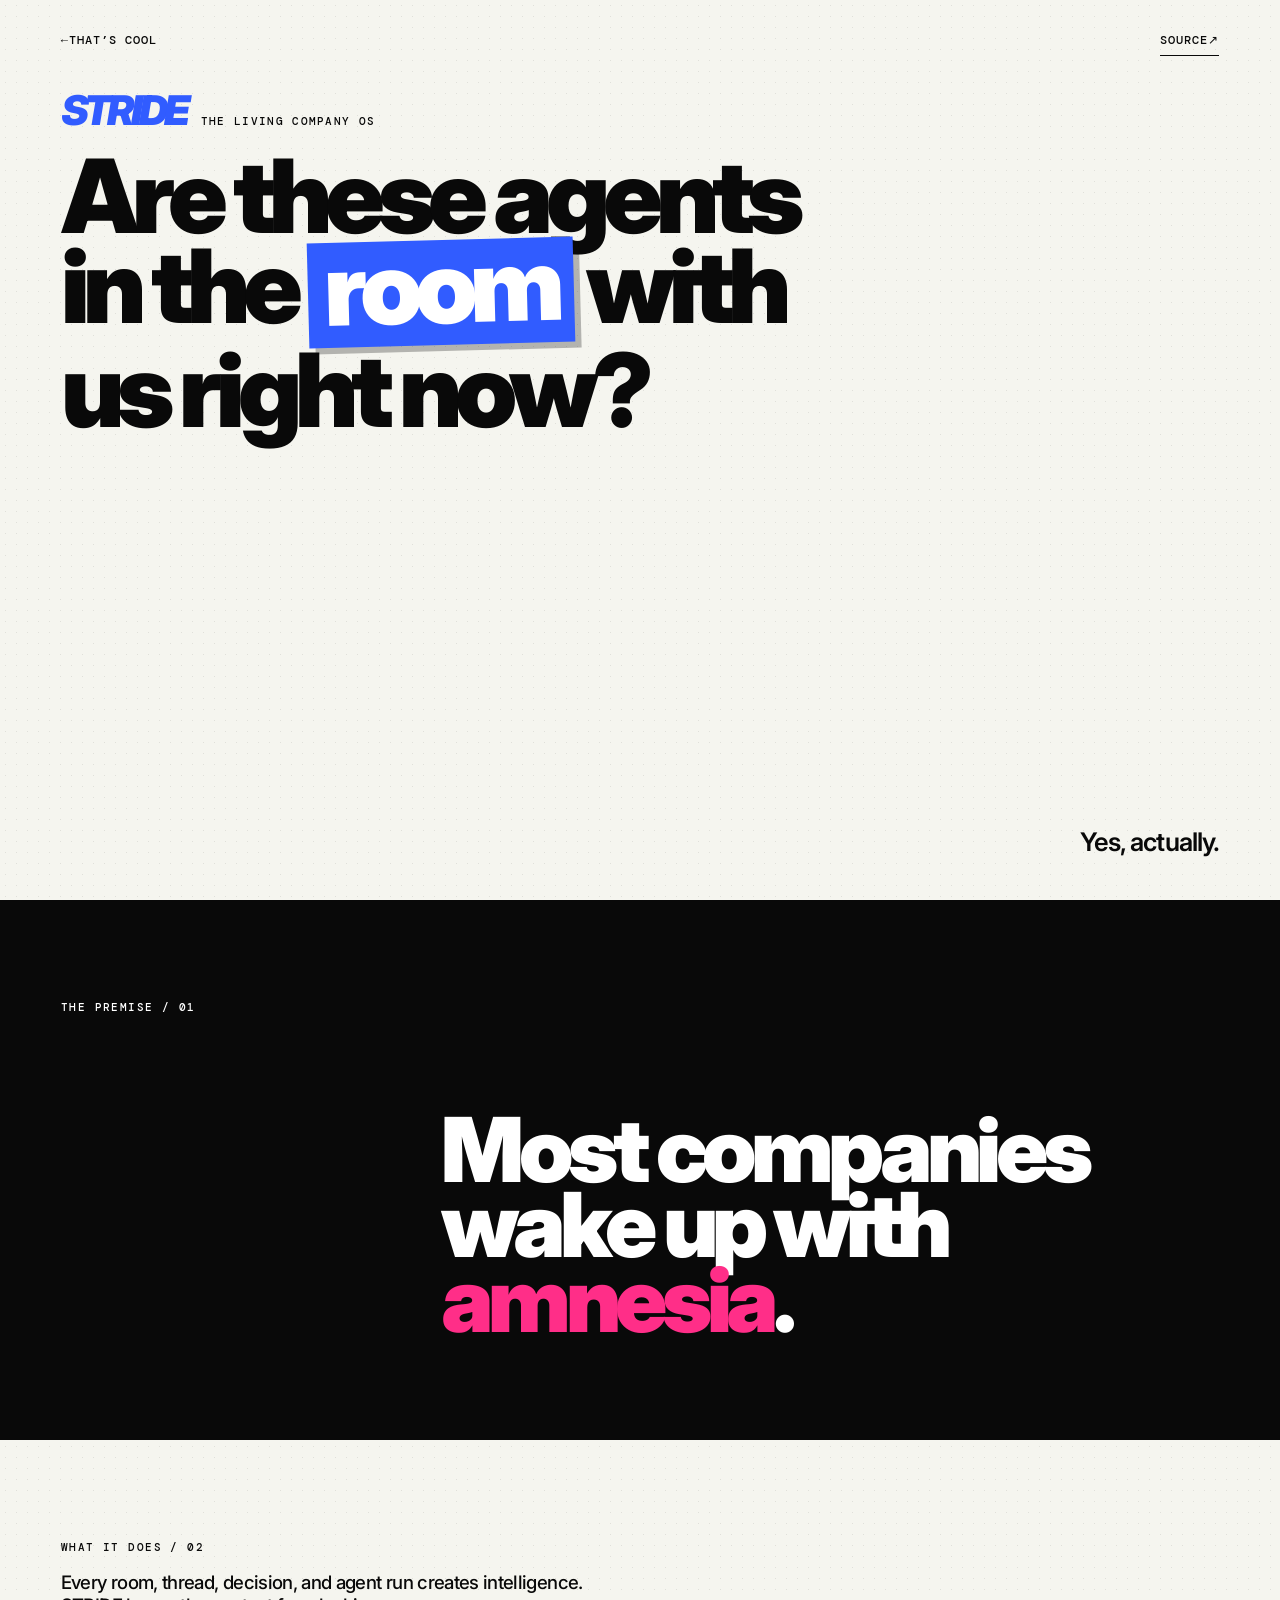
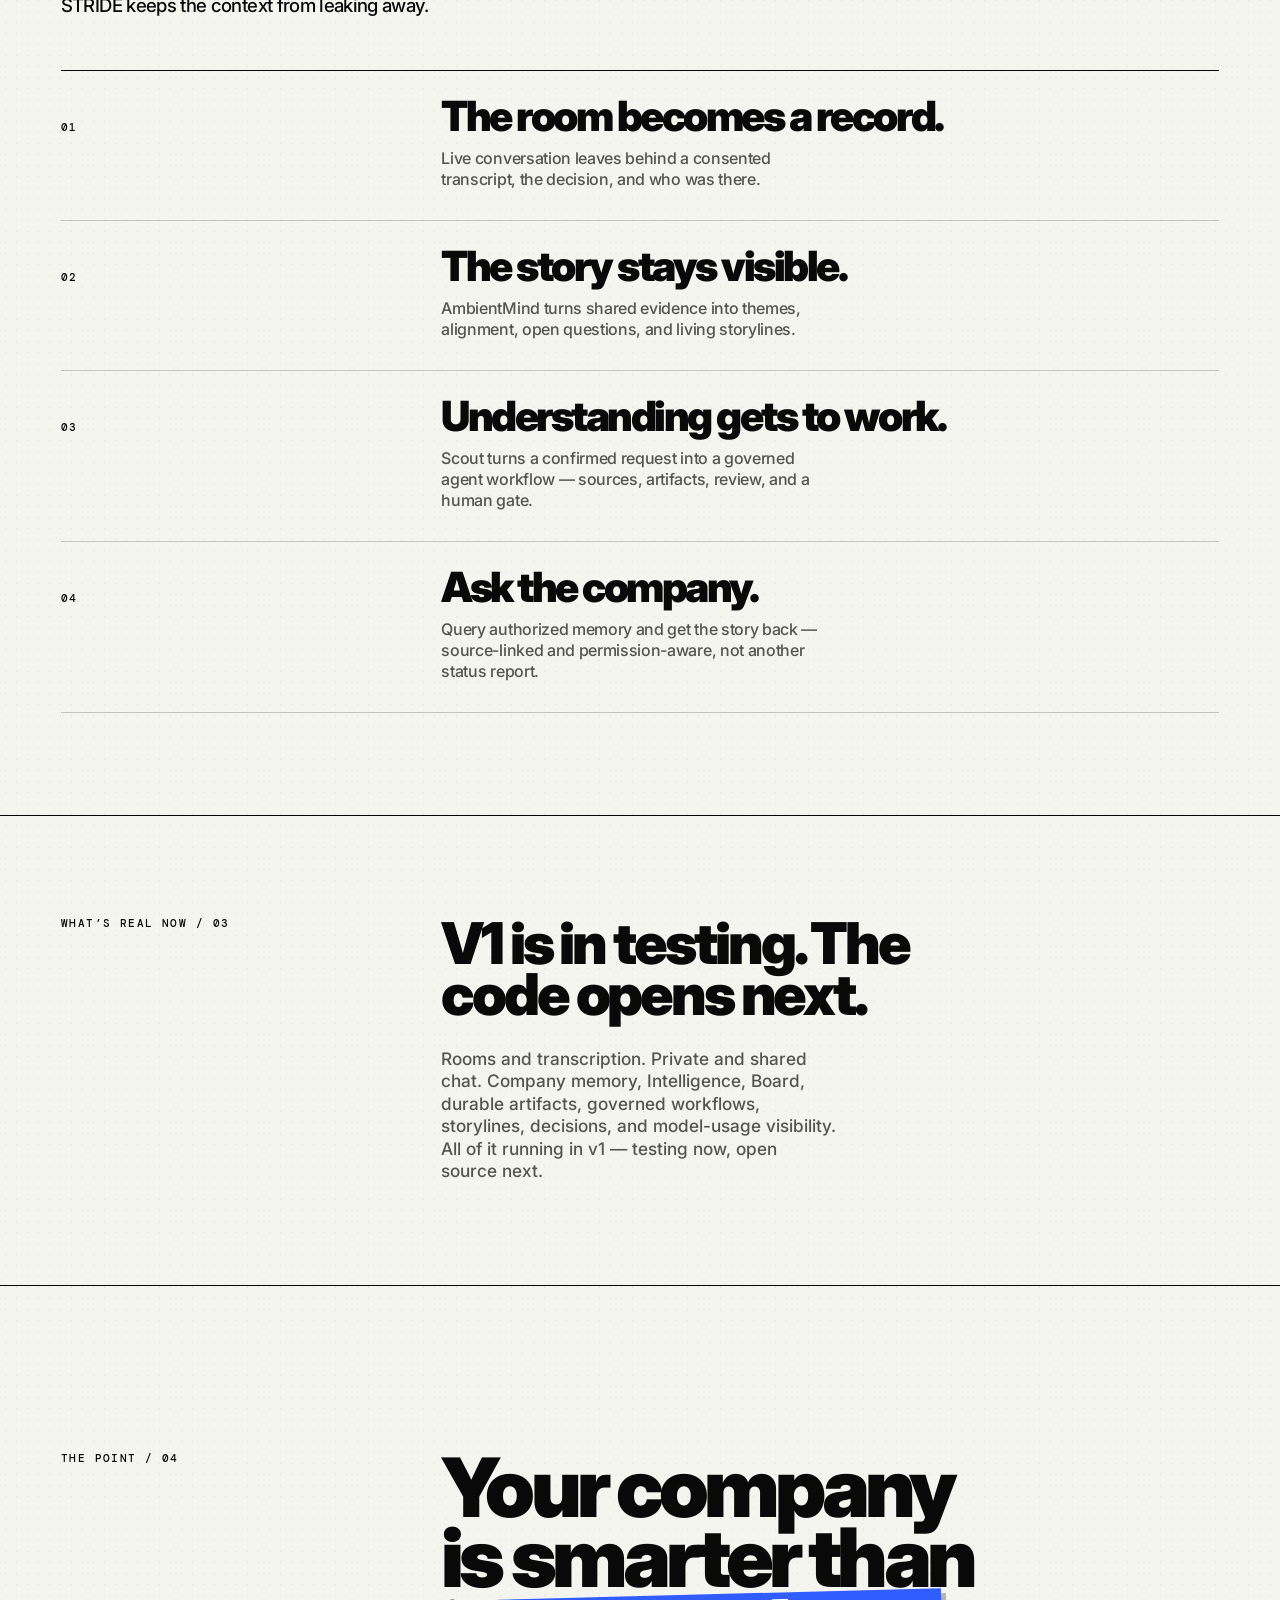
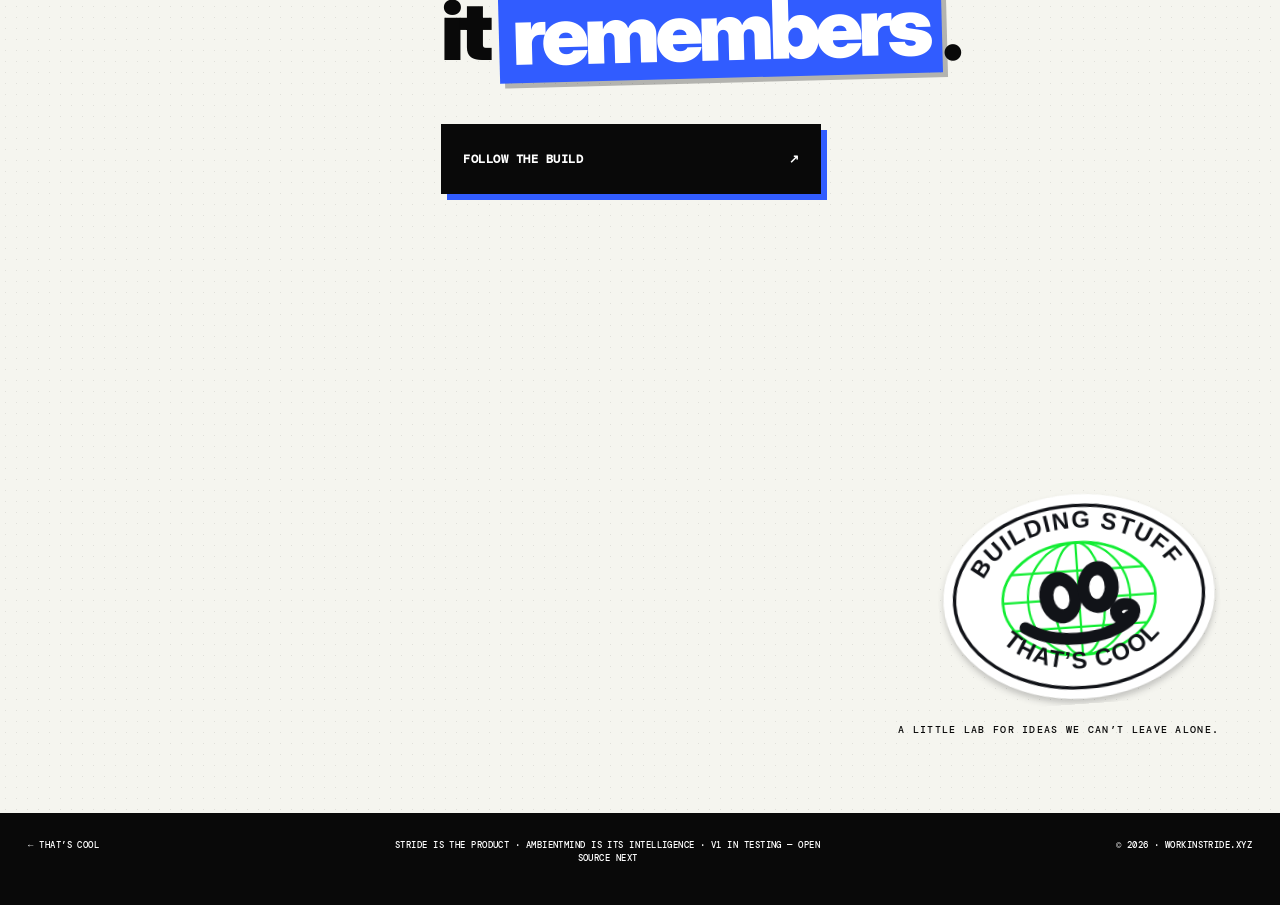
==== commit ffb9b41c: "Product pages sign off with the worldwide badge, Cool Guy retired New oval BUILDING STUFF / THAT'S C" ====
--- a/stride/index.html
+++ b/stride/index.html
@@ -100,25 +100,10 @@
       </section>
 
       <section class="maker-signature" id="built-by" aria-label="Built by That’s Cool">
-        <p>BUILT BY</p>
-        <a class="maker-sticker" href="../" aria-label="That’s Cool home">
-          <img src="../assets/thatscool-logo.png" alt="That’s Cool" width="1254" height="1254" />
+        <a class="maker-badge" href="../" aria-label="That’s Cool home">
+          <img src="../assets/building-stuff-badge.svg" alt="" width="760" height="580" />
         </a>
         <span>A LITTLE LAB FOR IDEAS WE CAN’T LEAVE ALONE.</span>
-
-        <div class="coolguy-corner">
-          <div class="coolguy-bubble" data-bubble aria-hidden="true">
-            THAT’S COOL<span class="coolguy-bubble-tail"></span>
-          </div>
-          <button
-            class="coolguy-corner-button"
-            data-bubble-toggle
-            type="button"
-            aria-label="Cool Guy — say hi."
-          >
-            <img src="../assets/coolguy-sticker.png" alt="" width="1404" height="1404" />
-          </button>
-        </div>
       </section>
     </main>
 
@@ -128,22 +113,5 @@
       <span>© 2026 · WORKINSTRIDE.XYZ</span>
     </footer>
 
-    <script>
-      (() => {
-        const button = document.querySelector("[data-bubble-toggle]");
-        const bubble = document.querySelector("[data-bubble]");
-        let timer = 0;
-        button.addEventListener("click", () => {
-          const open = bubble.dataset.open !== "true";
-          bubble.dataset.open = String(open);
-          clearTimeout(timer);
-          if (open) {
-            timer = setTimeout(() => {
-              bubble.dataset.open = "false";
-            }, 2600);
-          }
-        });
-      })();
-    </script>
   </body>
 </html>
--- a/stride/stride.css
+++ b/stride/stride.css
@@ -334,129 +334,41 @@
   transform: translate(4px, 4px) scale(0.96);
 }
 
+/* Maker's mark — the worldwide badge, stamped where a letter gets signed. */
 .maker-signature {
-  position: relative;
-  z-index: 2;
-  display: grid;
-  min-height: clamp(440px, 58svh, 560px);
-  padding: 48px var(--page-x) 44px;
-  place-content: center;
-  justify-items: center;
-  overflow: hidden;
-  text-align: center;
-}
-
-.maker-signature > p,
+  display: grid;
+  justify-items: end;
+  gap: 20px;
+  padding: clamp(72px, 8vw, 110px) var(--page-x) clamp(56px, 6vw, 84px);
+}
+
 .maker-signature > span {
   font: 500 10px/1.2 var(--mono);
   letter-spacing: 0.13em;
-}
-
-.maker-signature > p {
-  position: relative;
-  z-index: 2;
-  margin: 0 0 -16px;
-  padding: 10px 14px;
-  background: var(--paper);
-  border: 1px solid var(--ink);
-  box-shadow: 4px 4px 0 var(--ink);
-  transform: rotate(2deg);
-}
-
-.maker-signature > span {
-  max-width: 36ch;
-  margin-top: 24px;
-}
-
-/* Cool Guy corner sticker — studio signature on every product page,
-   feet cropped by the section's bottom edge. */
-.coolguy-corner {
-  position: absolute;
-  z-index: 3;
-  bottom: -34px;
-  left: clamp(18px, 4vw, 56px);
-  width: 150px;
-}
-
-.coolguy-corner-button {
-  appearance: none;
+  text-align: right;
+}
+
+.maker-badge {
   display: block;
-  width: 100%;
-  padding: 0;
-  border: 0;
-  background: transparent;
-  cursor: pointer;
-  transform: rotate(-6deg);
-}
-
-.coolguy-corner-button img {
-  width: 100%;
-  height: auto;
-  display: block;
-}
-
-.coolguy-corner-button:focus-visible {
-  outline: 3px solid var(--ink);
-  outline-offset: 5px;
-}
-
-.coolguy-bubble {
-  position: absolute;
-  z-index: 4;
-  bottom: 118px;
-  left: 92px;
-  padding: 10px 14px;
-  border: 2px solid var(--ink);
-  background: #fff;
-  box-shadow: 4px 4px 0 var(--ink);
-  color: var(--ink);
-  font: 700 12px/1 var(--mono);
-  letter-spacing: 0.08em;
-  white-space: nowrap;
-  transform: rotate(-2deg) scale(0);
-  transform-origin: 0 100%;
-  transition: transform 220ms cubic-bezier(0.2, 0, 0, 1);
-  pointer-events: none;
-}
-
-.coolguy-bubble[data-open="true"] {
-  transform: rotate(-2deg) scale(1);
-}
-
-.coolguy-bubble-tail {
-  position: absolute;
-  bottom: -9px;
-  left: 10px;
-  width: 14px;
-  height: 14px;
-  border-right: 2px solid var(--ink);
-  border-bottom: 2px solid var(--ink);
-  background: #fff;
-  transform: rotate(45deg) skew(12deg, 12deg);
-}
-
-.maker-sticker {
-  display: block;
-  width: clamp(300px, 42vw, 600px);
+  width: clamp(210px, 22vw, 300px);
   min-width: 40px;
   min-height: 40px;
-  filter: drop-shadow(13px 15px 0 #11ed32) drop-shadow(0 18px 22px rgba(0, 0, 0, 0.16));
   text-decoration: none;
-  transform: rotate(-2deg);
+  transform: rotate(-4deg);
   transition-property: transform;
   transition-duration: 180ms;
   transition-timing-function: ease;
 }
 
-.maker-sticker:hover {
-  transform: translateY(-5px) rotate(1deg);
-}
-
-.maker-sticker:active {
-  transform: translateY(-1px) rotate(0) scale(0.96);
-}
-
-.maker-sticker img {
+.maker-badge:hover {
+  transform: translateY(-5px) rotate(-1deg);
+}
+
+.maker-badge:active {
+  transform: translateY(-1px) rotate(-2deg) scale(0.96);
+}
+
+.maker-badge img {
   display: block;
   width: 100%;
   height: auto;
@@ -572,23 +484,11 @@
   }
 
   .maker-signature {
-    min-height: 500px;
-    padding: 56px 18px 46px;
-  }
-
-  .maker-sticker {
-    width: min(84vw, 390px);
-    filter: drop-shadow(9px 10px 0 #11ed32) drop-shadow(0 13px 18px rgba(0, 0, 0, 0.16));
-  }
-
-  .coolguy-corner {
-    bottom: -26px;
-    width: 120px;
-  }
-
-  .coolguy-bubble {
-    bottom: 96px;
-    left: 74px;
+    padding: 64px 18px 48px;
+  }
+
+  .maker-badge {
+    width: min(58vw, 250px);
   }
 
   .site-footer {
@@ -635,8 +535,7 @@
   }
 
   .build-button,
-  .maker-sticker,
-  .coolguy-bubble {
+  .maker-badge {
     transition-duration: 0.01ms;
   }
 }
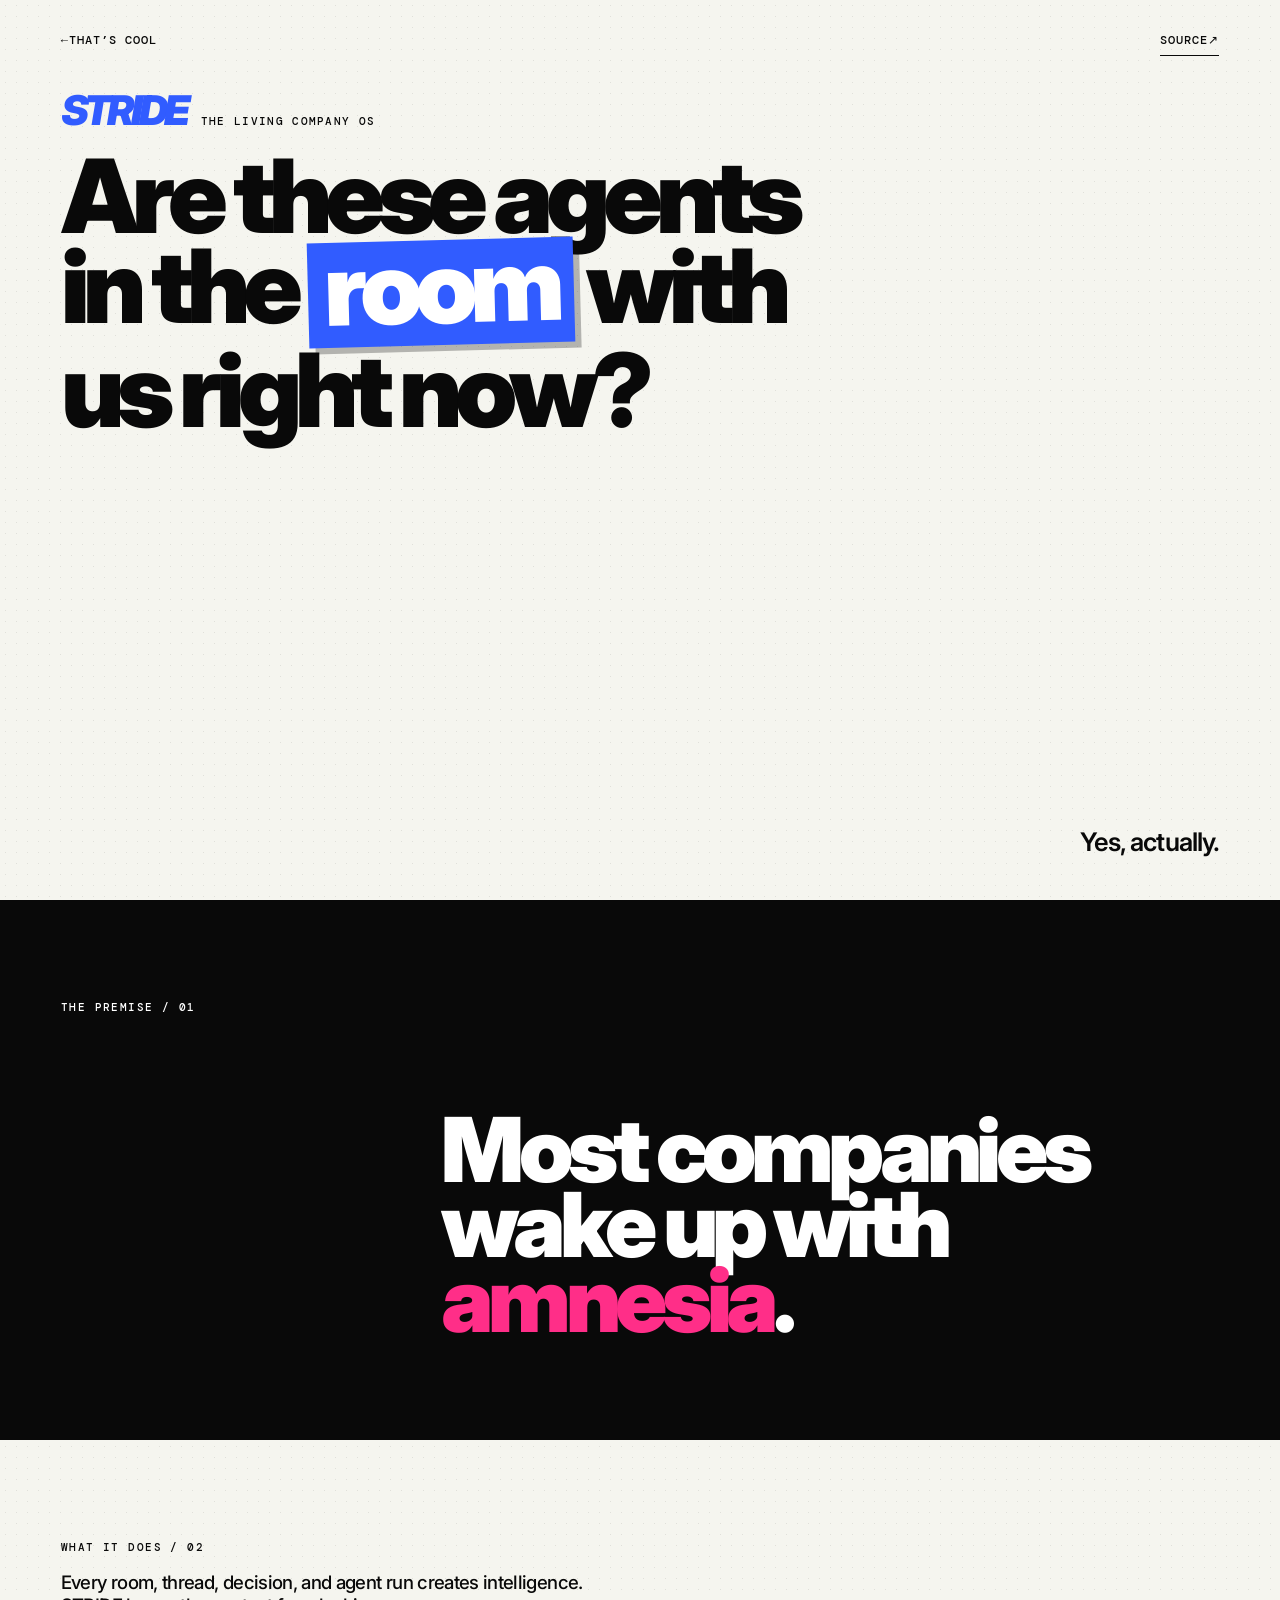
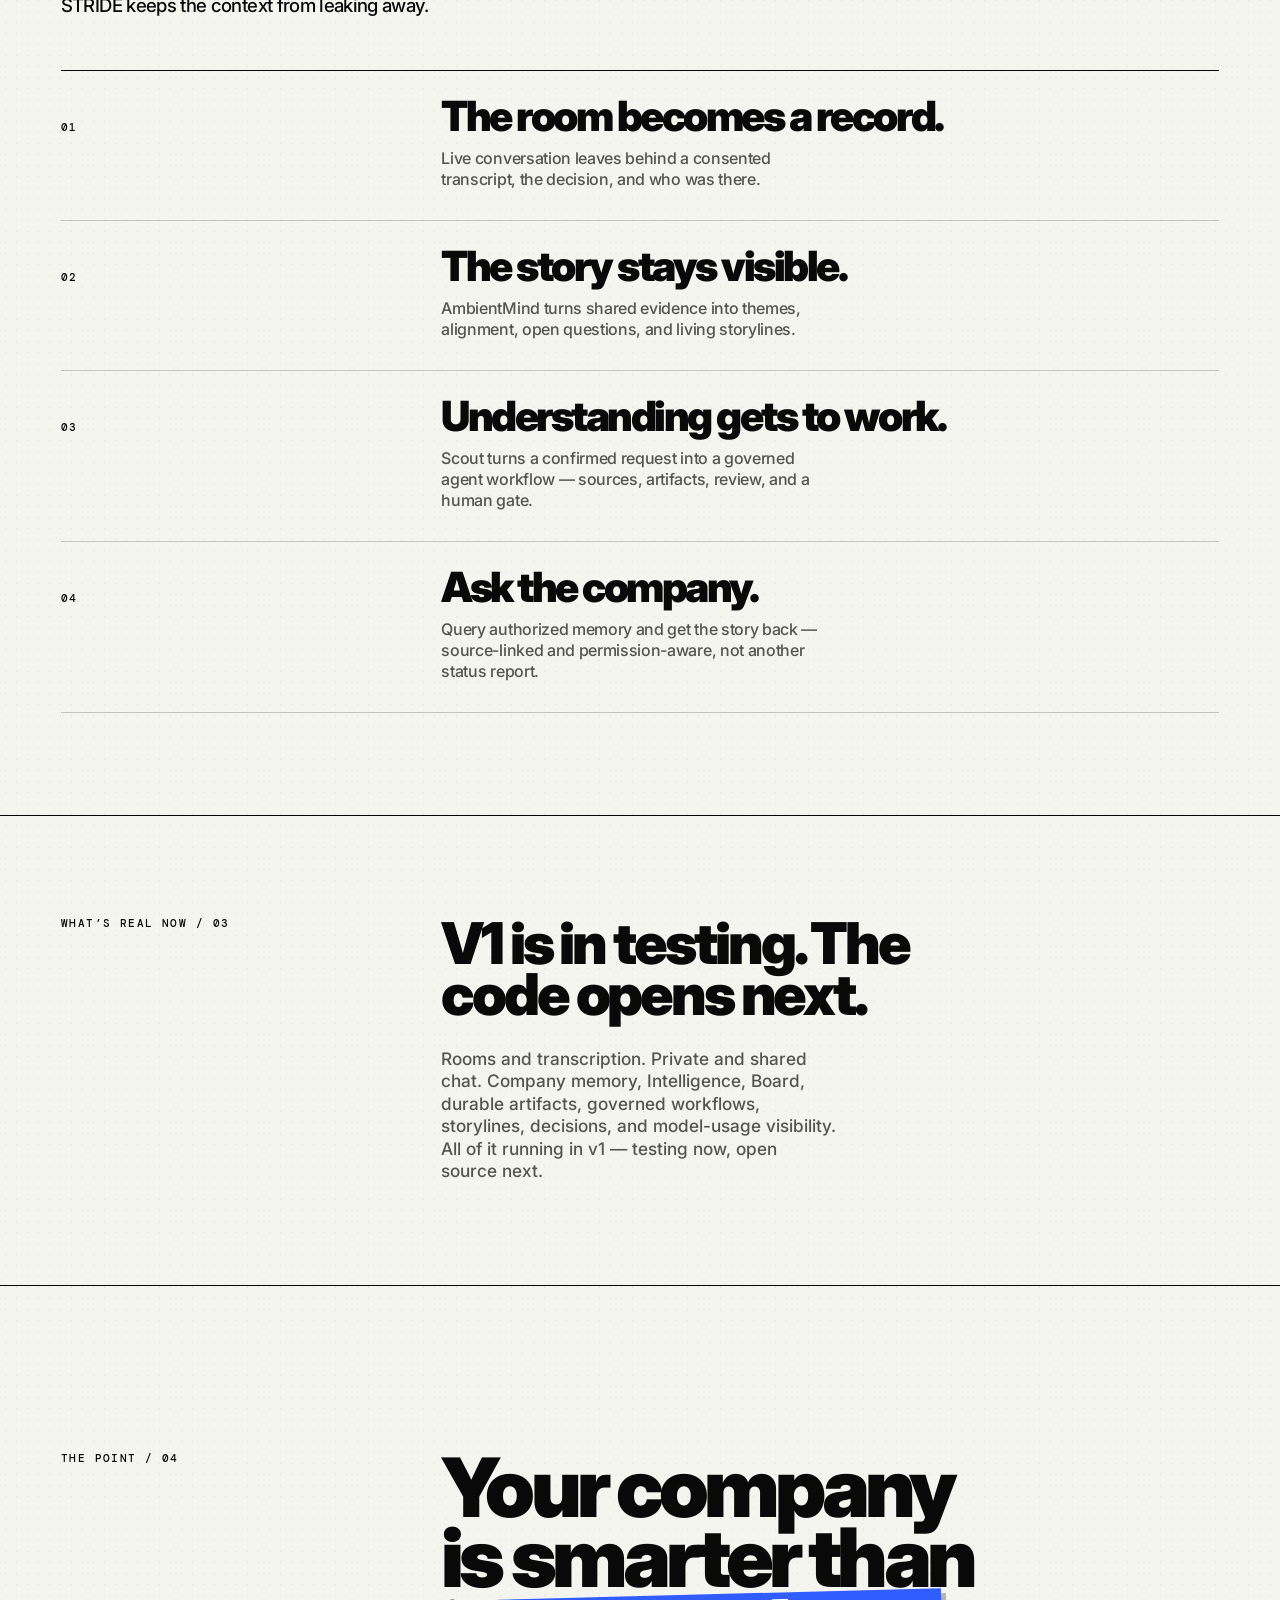
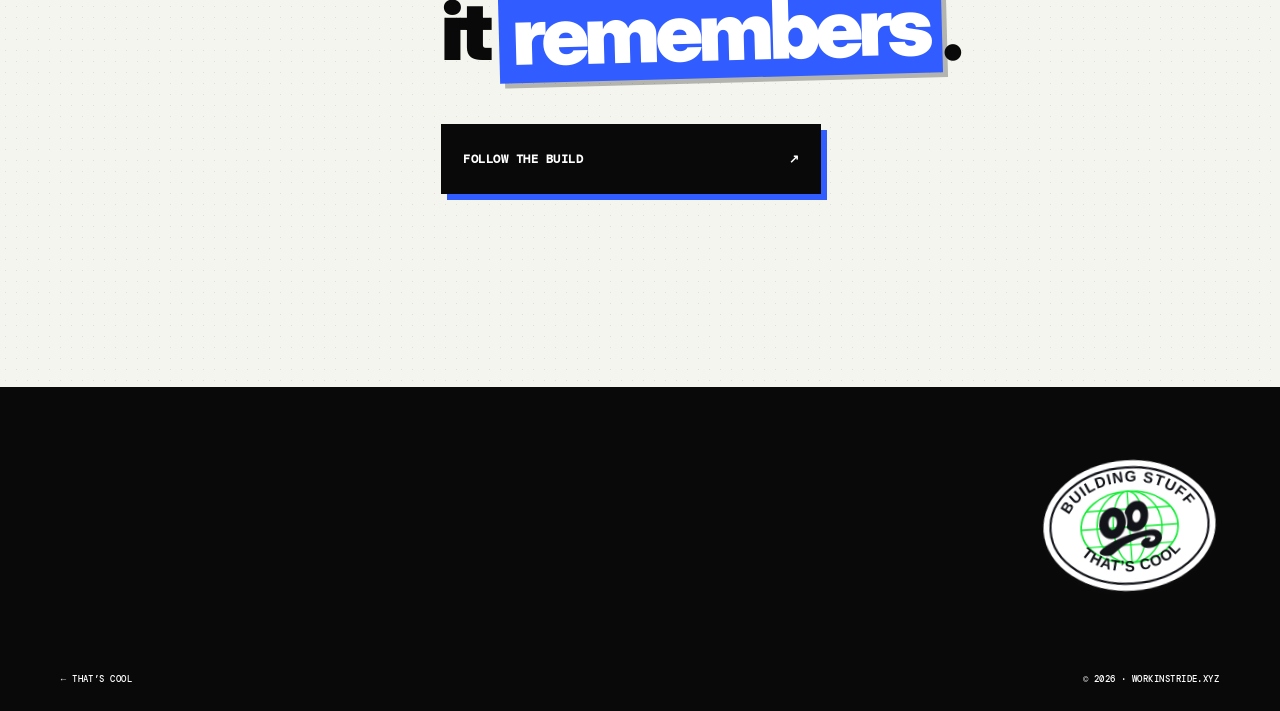
==== commit fb5c672f: "Badge moves into a taller black footer; official OO mark on the globe The hand-drawn face is replace" ====
--- a/stride/index.html
+++ b/stride/index.html
@@ -99,18 +99,16 @@
         </div>
       </section>
 
-      <section class="maker-signature" id="built-by" aria-label="Built by That’s Cool">
-        <a class="maker-badge" href="../" aria-label="That’s Cool home">
-          <img src="../assets/building-stuff-badge.svg" alt="" width="760" height="580" />
-        </a>
-        <span>A LITTLE LAB FOR IDEAS WE CAN’T LEAVE ALONE.</span>
-      </section>
     </main>
 
     <footer class="site-footer">
-      <a href="../">← THAT’S COOL</a>
-      <p>STRIDE IS THE PRODUCT · AMBIENTMIND IS ITS INTELLIGENCE · V1 IN TESTING — OPEN SOURCE NEXT</p>
-      <span>© 2026 · WORKINSTRIDE.XYZ</span>
+      <a class="footer-badge" href="../" aria-label="That’s Cool home">
+        <img src="../assets/building-stuff-badge.svg" alt="" width="760" height="580" />
+      </a>
+      <div class="footer-row">
+        <a href="../">← THAT’S COOL</a>
+        <span>© 2026 · WORKINSTRIDE.XYZ</span>
+      </div>
     </footer>
 
   </body>
--- a/stride/stride.css
+++ b/stride/stride.css
@@ -334,23 +334,21 @@
   transform: translate(4px, 4px) scale(0.96);
 }
 
-/* Maker's mark — the worldwide badge, stamped where a letter gets signed. */
-.maker-signature {
+.site-footer {
   display: grid;
-  justify-items: end;
-  gap: 20px;
-  padding: clamp(72px, 8vw, 110px) var(--page-x) clamp(56px, 6vw, 84px);
-}
-
-.maker-signature > span {
-  font: 500 10px/1.2 var(--mono);
-  letter-spacing: 0.13em;
-  text-align: right;
-}
-
-.maker-badge {
+  gap: clamp(36px, 4vw, 56px);
+  padding: clamp(48px, 5.5vw, 80px) var(--page-x) 26px;
+  color: #fff;
+  background: var(--ink);
+  font: 500 9px/1.4 var(--mono);
+  letter-spacing: 0.05em;
+}
+
+/* The maker's mark, stamped in the sign-off block. */
+.footer-badge {
+  justify-self: end;
   display: block;
-  width: clamp(210px, 22vw, 300px);
+  width: clamp(150px, 14vw, 200px);
   min-width: 40px;
   min-height: 40px;
   text-decoration: none;
@@ -360,46 +358,35 @@
   transition-timing-function: ease;
 }
 
-.maker-badge:hover {
+.footer-badge:hover {
   transform: translateY(-5px) rotate(-1deg);
 }
 
-.maker-badge:active {
+.footer-badge:active {
   transform: translateY(-1px) rotate(-2deg) scale(0.96);
 }
 
-.maker-badge img {
+.footer-badge img {
   display: block;
   width: 100%;
   height: auto;
 }
 
-.site-footer {
-  display: grid;
-  grid-template-columns: auto 1fr auto;
+.footer-row {
+  display: flex;
+  justify-content: space-between;
+  align-items: baseline;
   gap: 32px;
-  align-items: start;
-  padding: 26px 28px;
-  color: #fff;
-  background: var(--ink);
-  font: 500 9px/1.4 var(--mono);
-  letter-spacing: 0.05em;
-}
-
-.site-footer a {
+}
+
+.footer-row a {
   min-height: 40px;
   display: inline-flex;
-  align-items: flex-start;
+  align-items: flex-end;
   text-decoration: none;
 }
 
-.site-footer p {
-  max-width: 90ch;
-  justify-self: center;
-  text-align: center;
-}
-
-.site-footer span {
+.footer-row span {
   font-variant-numeric: tabular-nums;
 }
 
@@ -483,24 +470,12 @@
     font-size: 10px;
   }
 
-  .maker-signature {
-    padding: 64px 18px 48px;
-  }
-
-  .maker-badge {
-    width: min(58vw, 250px);
-  }
-
   .site-footer {
-    grid-template-columns: 1fr auto;
-    padding: 24px 18px;
-  }
-
-  .site-footer p {
-    grid-column: 1 / -1;
-    grid-row: 2;
-    justify-self: start;
-    text-align: left;
+    padding: 48px 18px 22px;
+  }
+
+  .footer-badge {
+    width: 150px;
   }
 }
 
@@ -535,7 +510,7 @@
   }
 
   .build-button,
-  .maker-badge {
+  .footer-badge {
     transition-duration: 0.01ms;
   }
 }
